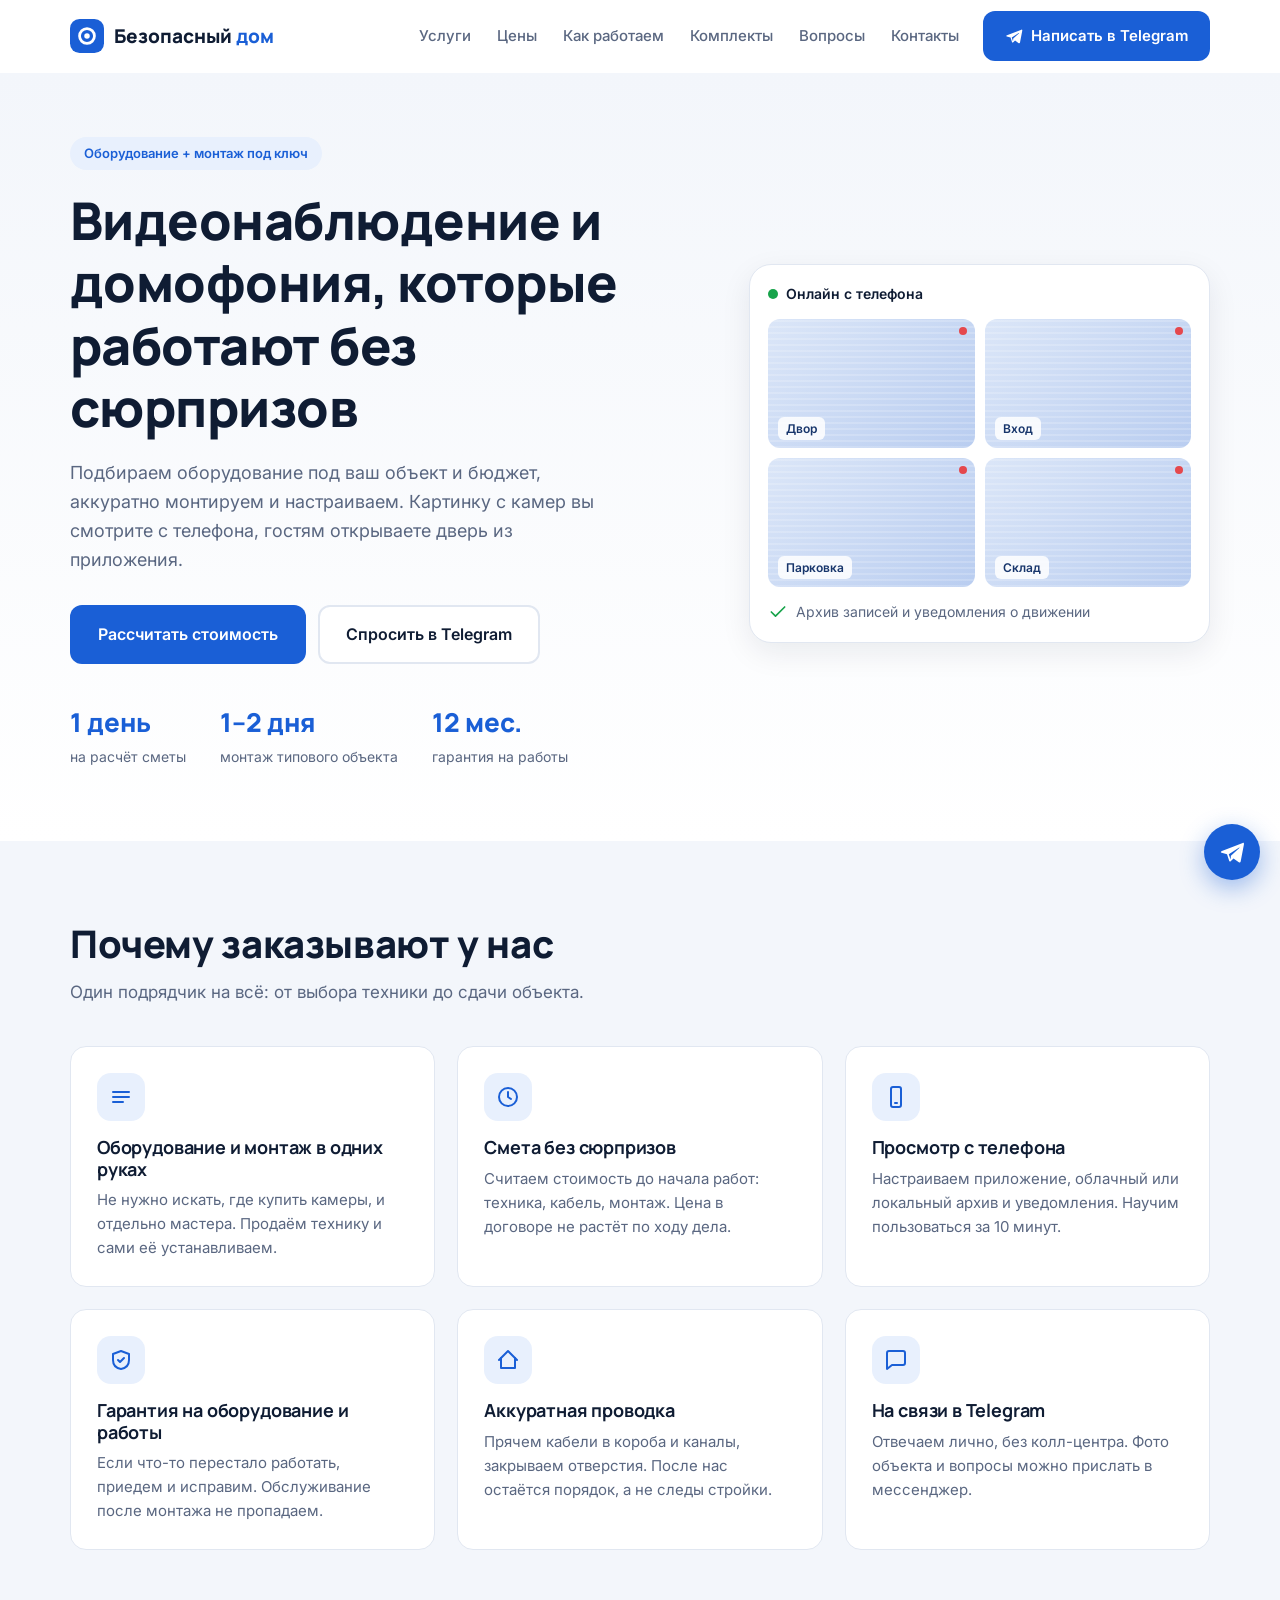
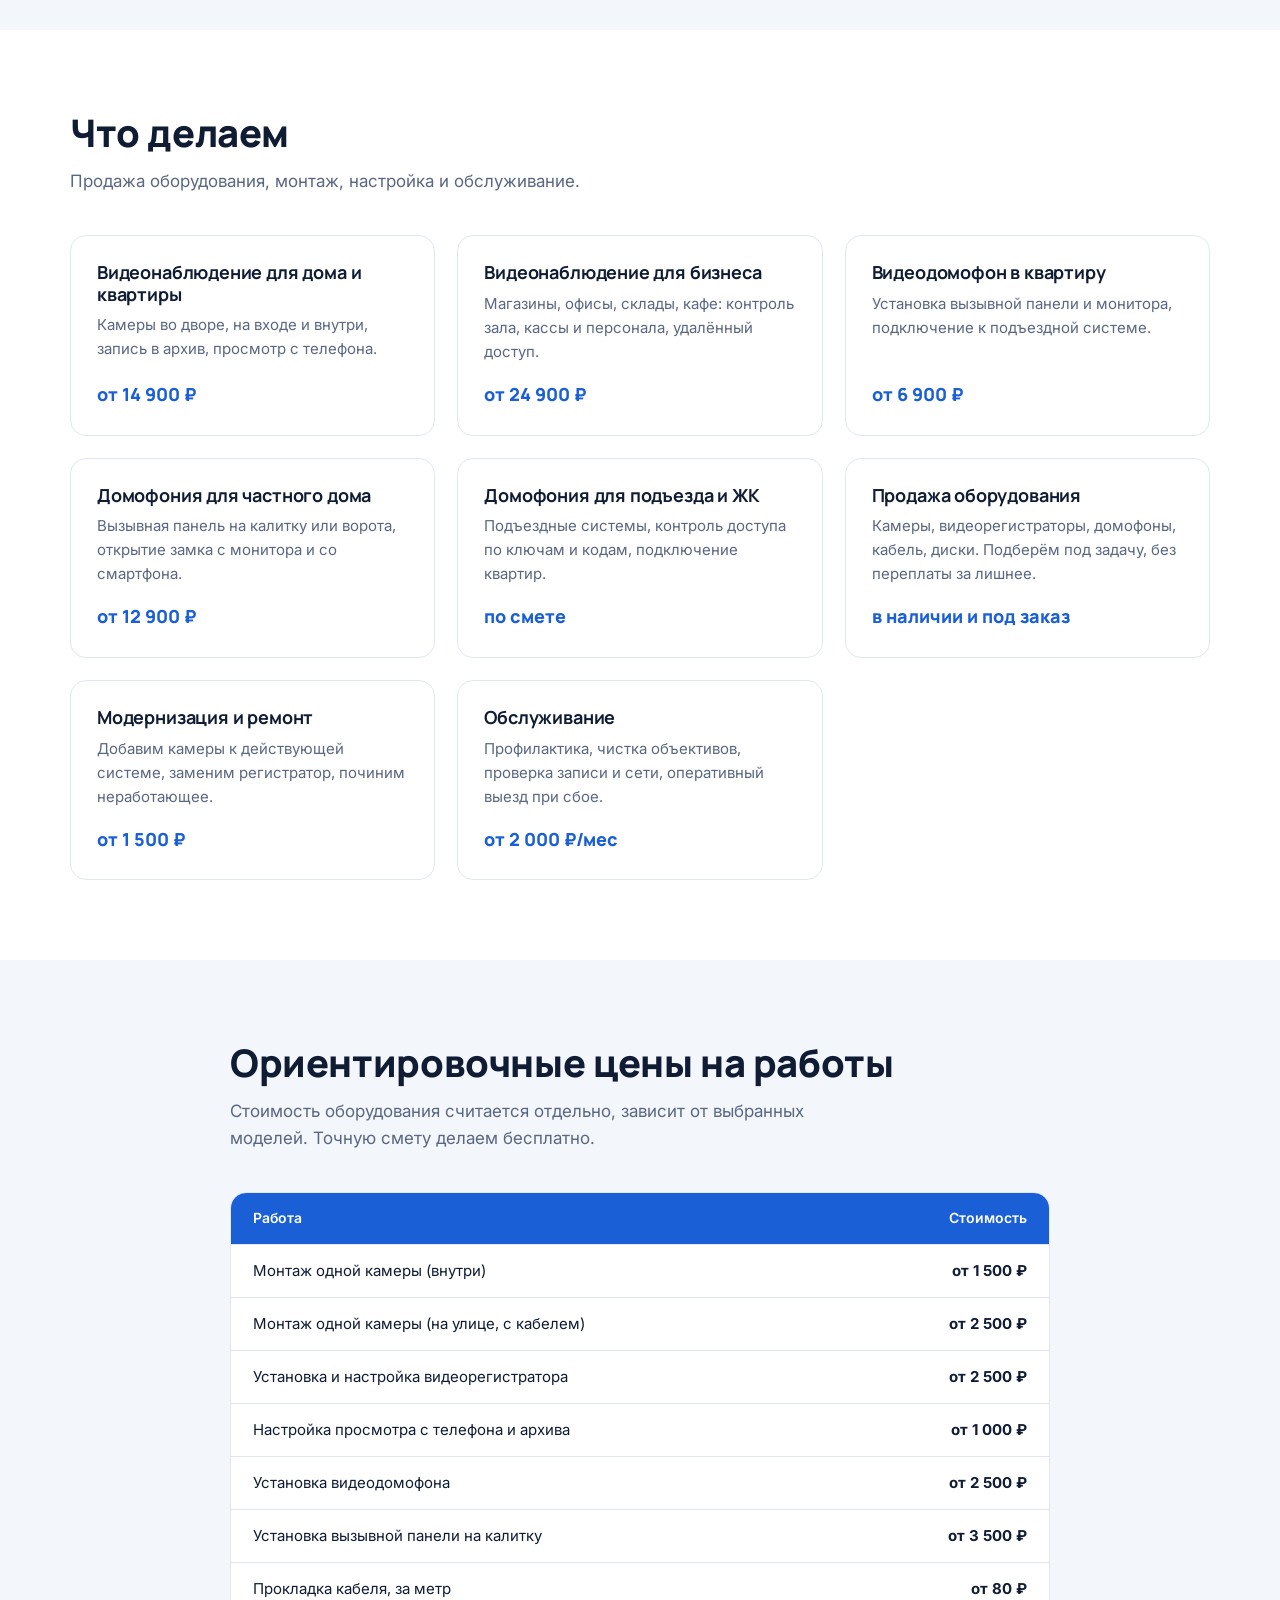
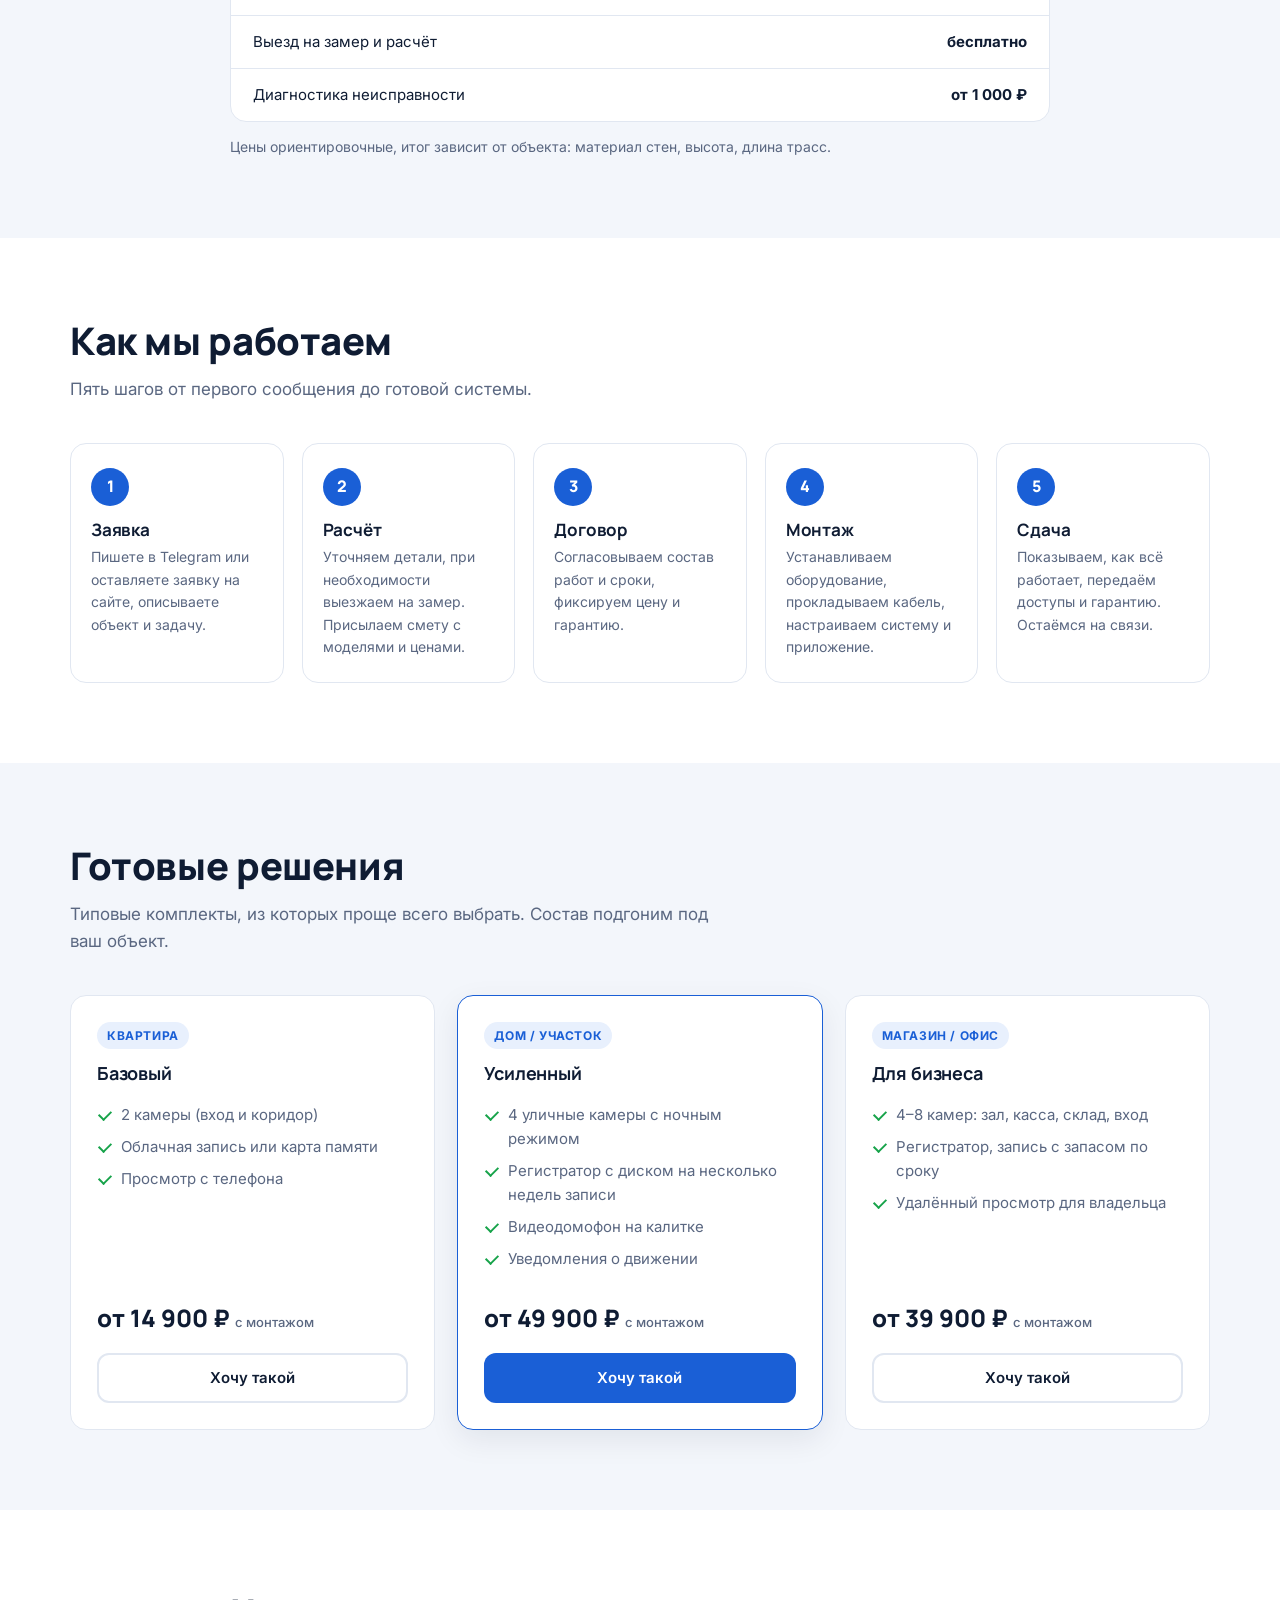
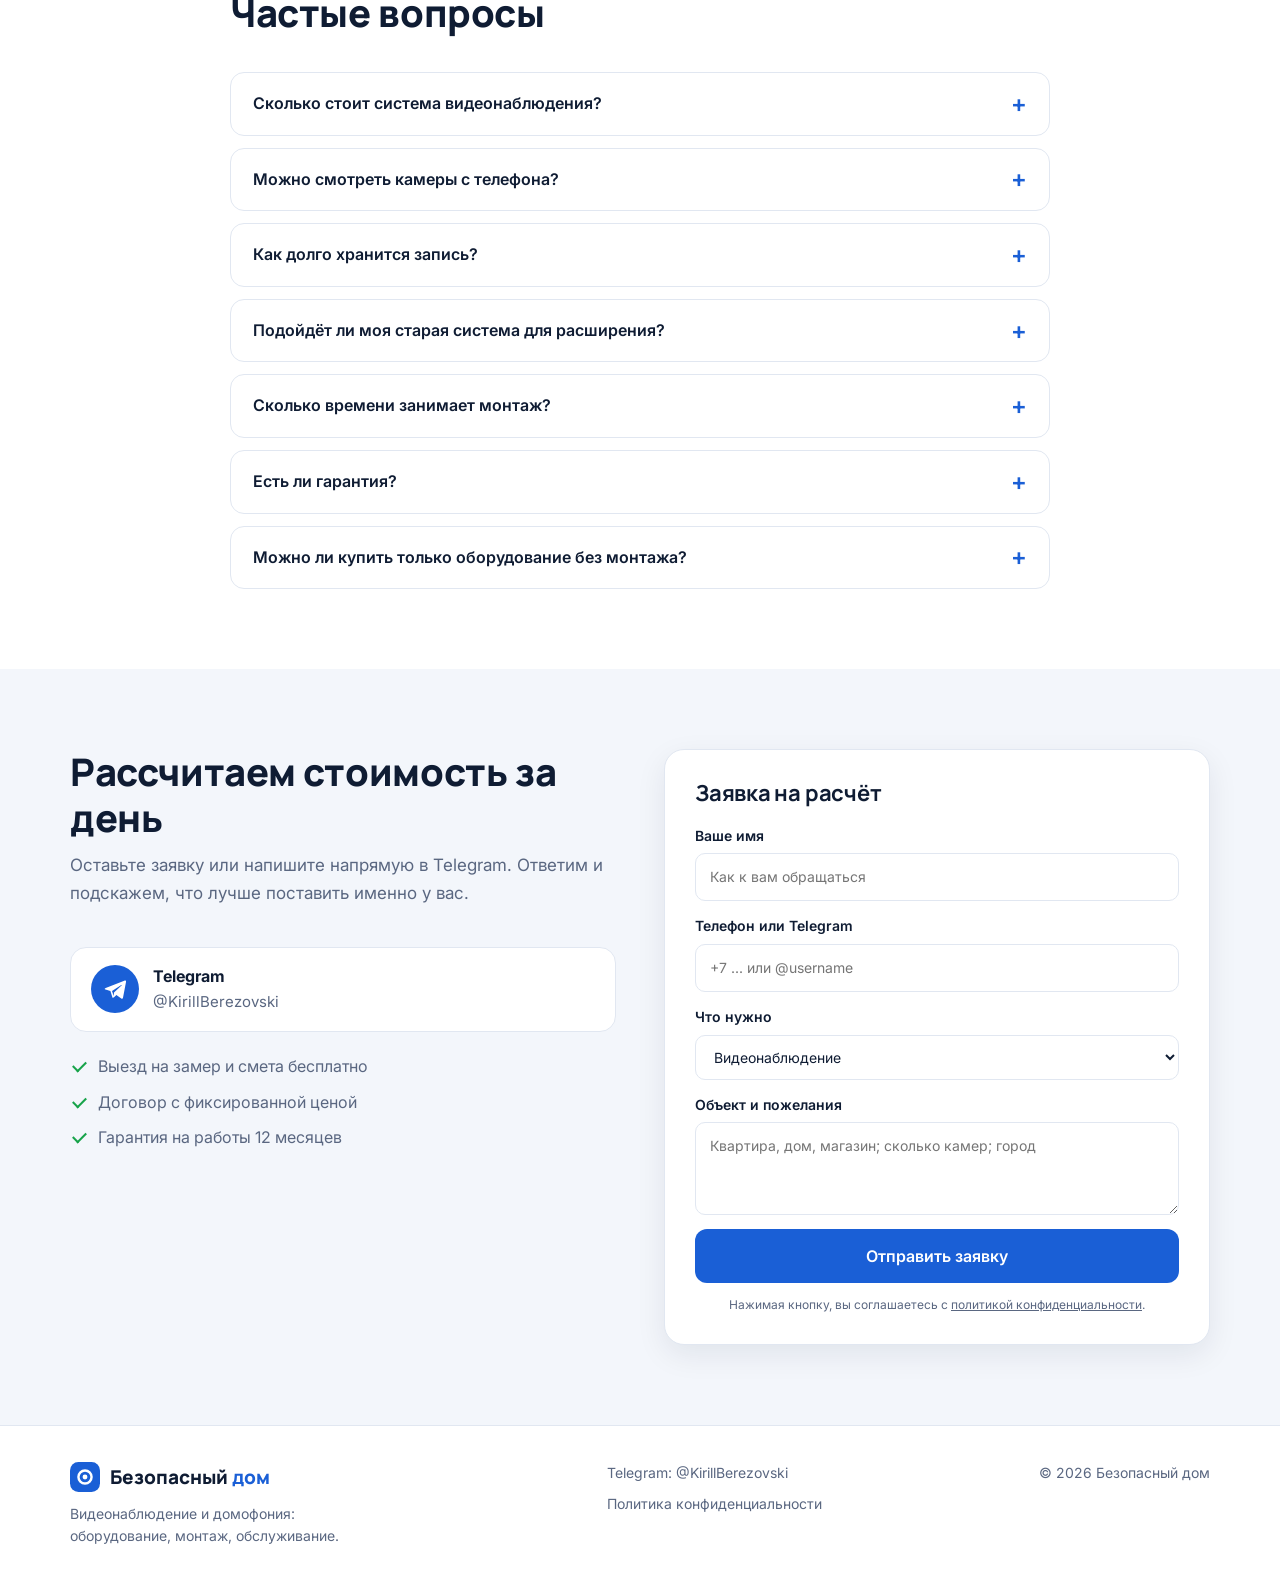
==== index.html @ fedf6124 "init: landing for video surveillance and intercom" ====
<!DOCTYPE html>
<html lang="ru">
<head>
<meta charset="UTF-8">
<meta name="viewport" content="width=device-width, initial-scale=1">
<title>Видеонаблюдение и домофония под ключ: оборудование и монтаж</title>
<meta name="description" content="Продажа оборудования и монтаж систем видеонаблюдения и домофонии для квартир, домов, офисов и магазинов. Расчёт стоимости за день, гарантия на работы.">
<meta property="og:title" content="Видеонаблюдение и домофония под ключ">
<meta property="og:description" content="Подберём оборудование, смонтируем и настроим. Просмотр с телефона, гарантия на работы.">
<meta property="og:type" content="website">
<link rel="icon" href="data:image/svg+xml,%3Csvg xmlns='http://www.w3.org/2000/svg' viewBox='0 0 32 32'%3E%3Crect width='32' height='32' rx='8' fill='%231a5fd6'/%3E%3Ccircle cx='16' cy='16' r='6' fill='none' stroke='white' stroke-width='3'/%3E%3Ccircle cx='16' cy='16' r='2' fill='white'/%3E%3C/svg%3E">
<link rel="preconnect" href="https://fonts.googleapis.com">
<link rel="preconnect" href="https://fonts.gstatic.com" crossorigin>
<link href="https://fonts.googleapis.com/css2?family=Inter:wght@400;500;600;700&family=Manrope:wght@600;700;800&display=swap" rel="stylesheet">
<link rel="stylesheet" href="styles.css">
</head>
<body>

<header class="header" id="header">
  <div class="container header__inner">
    <a href="#top" class="logo">
      <svg width="34" height="34" viewBox="0 0 32 32" aria-hidden="true"><rect width="32" height="32" rx="9" fill="#1a5fd6"/><circle cx="16" cy="16" r="7" fill="none" stroke="#fff" stroke-width="2.6"/><circle cx="16" cy="16" r="2.6" fill="#fff"/></svg>
      <span class="logo__text">Безопасный<span class="logo__suffix"> дом</span></span>
    </a>
    <nav class="nav" id="nav">
      <a href="#services">Услуги</a>
      <a href="#prices">Цены</a>
      <a href="#process">Как работаем</a>
      <a href="#kits">Комплекты</a>
      <a href="#faq">Вопросы</a>
      <a href="#contact">Контакты</a>
    </nav>
    <a href="https://t.me/KirillBerezovski" class="btn btn--primary header__cta" target="_blank" rel="noopener">
      <svg width="18" height="18" viewBox="0 0 24 24" fill="currentColor" aria-hidden="true"><path d="M21.9 3.6 2.7 11c-1.3.5-1.3 1.3-.2 1.6l4.9 1.5 1.9 5.8c.2.6.1.8.7.8.5 0 .7-.2 1-.5l2.4-2.3 4.9 3.6c.9.5 1.5.2 1.7-.8L23 5c.3-1.3-.5-1.9-1.1-1.4ZM9 14l9.3-5.9c.4-.3.8-.1.5.2L11 15.4 10.7 19 9 14Z"/></svg>
      <span>Написать в Telegram</span>
    </a>
    <button class="burger" id="burger" aria-label="Меню"><span></span><span></span><span></span></button>
  </div>
</header>

<main id="top">

<section class="hero">
  <div class="container hero__grid">
    <div class="hero__text">
      <span class="eyebrow">Оборудование + монтаж под ключ</span>
      <h1>Видеонаблюдение и домофония, которые работают без сюрпризов</h1>
      <p class="lead">Подбираем оборудование под ваш объект и бюджет, аккуратно монтируем и настраиваем. Картинку с камер вы смотрите с телефона, гостям открываете дверь из приложения.</p>
      <div class="hero__cta">
        <a href="#contact" class="btn btn--primary btn--lg">Рассчитать стоимость</a>
        <a href="https://t.me/KirillBerezovski" class="btn btn--ghost btn--lg" target="_blank" rel="noopener">Спросить в Telegram</a>
      </div>
      <ul class="hero__stats">
        <li><b>1 день</b><span>на расчёт сметы</span></li>
        <li><b>1–2 дня</b><span>монтаж типового объекта</span></li>
        <li><b>12 мес.</b><span>гарантия на работы</span></li>
      </ul>
    </div>
    <div class="hero__card">
      <div class="hero__card-head">
        <span class="dot dot--live"></span> Онлайн с телефона
      </div>
      <div class="screen">
        <div class="cam"><span>Двор</span></div>
        <div class="cam"><span>Вход</span></div>
        <div class="cam"><span>Парковка</span></div>
        <div class="cam"><span>Склад</span></div>
      </div>
      <div class="hero__card-foot">
        <svg width="20" height="20" viewBox="0 0 24 24" fill="none" stroke="currentColor" stroke-width="2" stroke-linecap="round" stroke-linejoin="round" aria-hidden="true"><path d="M20 6 9 17l-5-5"/></svg>
        Архив записей и уведомления о движении
      </div>
    </div>
  </div>
</section>

<section class="section section--alt" id="advantages">
  <div class="container">
    <h2 class="section__title">Почему заказывают у нас</h2>
    <p class="section__sub">Один подрядчик на всё: от выбора техники до сдачи объекта.</p>
    <div class="grid grid--3">
      <article class="adv">
        <div class="icon"><svg viewBox="0 0 24 24" fill="none" stroke="currentColor" stroke-width="2" stroke-linecap="round" stroke-linejoin="round"><path d="M4 7h16M4 12h16M4 17h10"/></svg></div>
        <h3>Оборудование и монтаж в одних руках</h3>
        <p>Не нужно искать, где купить камеры, и отдельно мастера. Продаём технику и сами её устанавливаем.</p>
      </article>
      <article class="adv">
        <div class="icon"><svg viewBox="0 0 24 24" fill="none" stroke="currentColor" stroke-width="2" stroke-linecap="round" stroke-linejoin="round"><circle cx="12" cy="12" r="9"/><path d="M12 7v5l3 2"/></svg></div>
        <h3>Смета без сюрпризов</h3>
        <p>Считаем стоимость до начала работ: техника, кабель, монтаж. Цена в договоре не растёт по ходу дела.</p>
      </article>
      <article class="adv">
        <div class="icon"><svg viewBox="0 0 24 24" fill="none" stroke="currentColor" stroke-width="2" stroke-linecap="round" stroke-linejoin="round"><rect x="7" y="2" width="10" height="20" rx="2"/><path d="M11 18h2"/></svg></div>
        <h3>Просмотр с телефона</h3>
        <p>Настраиваем приложение, облачный или локальный архив и уведомления. Научим пользоваться за 10 минут.</p>
      </article>
      <article class="adv">
        <div class="icon"><svg viewBox="0 0 24 24" fill="none" stroke="currentColor" stroke-width="2" stroke-linecap="round" stroke-linejoin="round"><path d="M12 3 4 6v6c0 5 3.4 8.2 8 9 4.6-.8 8-4 8-9V6l-8-3Z"/><path d="m9 12 2 2 4-4"/></svg></div>
        <h3>Гарантия на оборудование и работы</h3>
        <p>Если что-то перестало работать, приедем и исправим. Обслуживание после монтажа не пропадаем.</p>
      </article>
      <article class="adv">
        <div class="icon"><svg viewBox="0 0 24 24" fill="none" stroke="currentColor" stroke-width="2" stroke-linecap="round" stroke-linejoin="round"><path d="M3 12l9-9 9 9"/><path d="M5 10v10h14V10"/></svg></div>
        <h3>Аккуратная проводка</h3>
        <p>Прячем кабели в короба и каналы, закрываем отверстия. После нас остаётся порядок, а не следы стройки.</p>
      </article>
      <article class="adv">
        <div class="icon"><svg viewBox="0 0 24 24" fill="none" stroke="currentColor" stroke-width="2" stroke-linecap="round" stroke-linejoin="round"><path d="M21 15a2 2 0 0 1-2 2H8l-5 4V5a2 2 0 0 1 2-2h14a2 2 0 0 1 2 2Z"/></svg></div>
        <h3>На связи в Telegram</h3>
        <p>Отвечаем лично, без колл-центра. Фото объекта и вопросы можно прислать в мессенджер.</p>
      </article>
    </div>
  </div>
</section>

<section class="section" id="services">
  <div class="container">
    <h2 class="section__title">Что делаем</h2>
    <p class="section__sub">Продажа оборудования, монтаж, настройка и обслуживание.</p>
    <div class="grid grid--3">
      <article class="srv">
        <h3>Видеонаблюдение для дома и квартиры</h3>
        <p>Камеры во дворе, на входе и внутри, запись в архив, просмотр с телефона.</p>
        <div class="srv__price">от 14 900 ₽</div>
      </article>
      <article class="srv">
        <h3>Видеонаблюдение для бизнеса</h3>
        <p>Магазины, офисы, склады, кафе: контроль зала, кассы и персонала, удалённый доступ.</p>
        <div class="srv__price">от 24 900 ₽</div>
      </article>
      <article class="srv">
        <h3>Видеодомофон в квартиру</h3>
        <p>Установка вызывной панели и монитора, подключение к подъездной системе.</p>
        <div class="srv__price">от 6 900 ₽</div>
      </article>
      <article class="srv">
        <h3>Домофония для частного дома</h3>
        <p>Вызывная панель на калитку или ворота, открытие замка с монитора и со смартфона.</p>
        <div class="srv__price">от 12 900 ₽</div>
      </article>
      <article class="srv">
        <h3>Домофония для подъезда и ЖК</h3>
        <p>Подъездные системы, контроль доступа по ключам и кодам, подключение квартир.</p>
        <div class="srv__price">по смете</div>
      </article>
      <article class="srv">
        <h3>Продажа оборудования</h3>
        <p>Камеры, видеорегистраторы, домофоны, кабель, диски. Подберём под задачу, без переплаты за лишнее.</p>
        <div class="srv__price">в наличии и под заказ</div>
      </article>
      <article class="srv">
        <h3>Модернизация и ремонт</h3>
        <p>Добавим камеры к действующей системе, заменим регистратор, починим неработающее.</p>
        <div class="srv__price">от 1 500 ₽</div>
      </article>
      <article class="srv">
        <h3>Обслуживание</h3>
        <p>Профилактика, чистка объективов, проверка записи и сети, оперативный выезд при сбое.</p>
        <div class="srv__price">от 2 000 ₽/мес</div>
      </article>
    </div>
  </div>
</section>

<section class="section section--alt" id="prices">
  <div class="container container--narrow">
    <h2 class="section__title">Ориентировочные цены на работы</h2>
    <p class="section__sub">Стоимость оборудования считается отдельно, зависит от выбранных моделей. Точную смету делаем бесплатно.</p>
    <div class="table-wrap">
      <table class="price-table">
        <thead><tr><th>Работа</th><th>Стоимость</th></tr></thead>
        <tbody>
          <tr><td>Монтаж одной камеры (внутри)</td><td>от 1 500 ₽</td></tr>
          <tr><td>Монтаж одной камеры (на улице, с кабелем)</td><td>от 2 500 ₽</td></tr>
          <tr><td>Установка и настройка видеорегистратора</td><td>от 2 500 ₽</td></tr>
          <tr><td>Настройка просмотра с телефона и архива</td><td>от 1 000 ₽</td></tr>
          <tr><td>Установка видеодомофона</td><td>от 2 500 ₽</td></tr>
          <tr><td>Установка вызывной панели на калитку</td><td>от 3 500 ₽</td></tr>
          <tr><td>Прокладка кабеля, за метр</td><td>от 80 ₽</td></tr>
          <tr><td>Выезд на замер и расчёт</td><td>бесплатно</td></tr>
          <tr><td>Диагностика неисправности</td><td>от 1 000 ₽</td></tr>
        </tbody>
      </table>
    </div>
    <p class="note">Цены ориентировочные, итог зависит от объекта: материал стен, высота, длина трасс.</p>
  </div>
</section>

<section class="section" id="process">
  <div class="container">
    <h2 class="section__title">Как мы работаем</h2>
    <p class="section__sub">Пять шагов от первого сообщения до готовой системы.</p>
    <div class="steps">
      <div class="step"><span class="step__n">1</span><h3>Заявка</h3><p>Пишете в Telegram или оставляете заявку на сайте, описываете объект и задачу.</p></div>
      <div class="step"><span class="step__n">2</span><h3>Расчёт</h3><p>Уточняем детали, при необходимости выезжаем на замер. Присылаем смету с моделями и ценами.</p></div>
      <div class="step"><span class="step__n">3</span><h3>Договор</h3><p>Согласовываем состав работ и сроки, фиксируем цену и гарантию.</p></div>
      <div class="step"><span class="step__n">4</span><h3>Монтаж</h3><p>Устанавливаем оборудование, прокладываем кабель, настраиваем систему и приложение.</p></div>
      <div class="step"><span class="step__n">5</span><h3>Сдача</h3><p>Показываем, как всё работает, передаём доступы и гарантию. Остаёмся на связи.</p></div>
    </div>
  </div>
</section>

<section class="section section--alt" id="kits">
  <div class="container">
    <h2 class="section__title">Готовые решения</h2>
    <p class="section__sub">Типовые комплекты, из которых проще всего выбрать. Состав подгоним под ваш объект.</p>
    <div class="grid grid--3">
      <article class="kit">
        <span class="kit__tag">Квартира</span>
        <h3>Базовый</h3>
        <ul>
          <li>2 камеры (вход и коридор)</li>
          <li>Облачная запись или карта памяти</li>
          <li>Просмотр с телефона</li>
        </ul>
        <div class="kit__price">от 14 900 ₽ <small>с монтажом</small></div>
        <a href="#contact" class="btn btn--ghost">Хочу такой</a>
      </article>
      <article class="kit kit--hot">
        <span class="kit__tag">Дом / участок</span>
        <h3>Усиленный</h3>
        <ul>
          <li>4 уличные камеры с ночным режимом</li>
          <li>Регистратор с диском на несколько недель записи</li>
          <li>Видеодомофон на калитке</li>
          <li>Уведомления о движении</li>
        </ul>
        <div class="kit__price">от 49 900 ₽ <small>с монтажом</small></div>
        <a href="#contact" class="btn btn--primary">Хочу такой</a>
      </article>
      <article class="kit">
        <span class="kit__tag">Магазин / офис</span>
        <h3>Для бизнеса</h3>
        <ul>
          <li>4–8 камер: зал, касса, склад, вход</li>
          <li>Регистратор, запись с запасом по сроку</li>
          <li>Удалённый просмотр для владельца</li>
        </ul>
        <div class="kit__price">от 39 900 ₽ <small>с монтажом</small></div>
        <a href="#contact" class="btn btn--ghost">Хочу такой</a>
      </article>
    </div>
  </div>
</section>

<section class="section" id="faq">
  <div class="container container--narrow">
    <h2 class="section__title">Частые вопросы</h2>
    <div class="faq">
      <details class="faq__item"><summary>Сколько стоит система видеонаблюдения?</summary><p>Зависит от числа камер, качества картинки и объекта. Простая система для квартиры начинается примерно от 15 тысяч рублей с монтажом, для дома и бизнеса считаем по смете. Расчёт бесплатный.</p></details>
      <details class="faq__item"><summary>Можно смотреть камеры с телефона?</summary><p>Да. Настраиваем приложение для iPhone и Android, вы видите картинку в реальном времени и можете открыть архив из любой точки, где есть интернет.</p></details>
      <details class="faq__item"><summary>Как долго хранится запись?</summary><p>Срок зависит от объёма диска и числа камер. Подбираем так, чтобы архив хранился столько, сколько вам нужно: от недели до нескольких месяцев.</p></details>
      <details class="faq__item"><summary>Подойдёт ли моя старая система для расширения?</summary><p>Часто да. Посмотрим, что у вас стоит, и докупим только то, что совместимо. Если проще заменить, честно скажем об этом.</p></details>
      <details class="faq__item"><summary>Сколько времени занимает монтаж?</summary><p>Квартира или небольшой офис обычно занимают один день, дом с участком или магазин с несколькими зонами один-два дня. Сроки фиксируем в договоре.</p></details>
      <details class="faq__item"><summary>Есть ли гарантия?</summary><p>На монтажные работы даём гарантию 12 месяцев, на оборудование действует гарантия производителя. При сбое приедем и разберёмся.</p></details>
      <details class="faq__item"><summary>Можно ли купить только оборудование без монтажа?</summary><p>Можно. Подберём модели под вашу задачу и поможем с настройкой по телефону или в мессенджере, если захотите смонтировать сами.</p></details>
    </div>
  </div>
</section>

<section class="section section--alt" id="contact">
  <div class="container contact__grid">
    <div class="contact__info">
      <h2 class="section__title">Рассчитаем стоимость за день</h2>
      <p class="section__sub">Оставьте заявку или напишите напрямую в Telegram. Ответим и подскажем, что лучше поставить именно у вас.</p>
      <a href="https://t.me/KirillBerezovski" class="contact-card" target="_blank" rel="noopener">
        <span class="contact-card__ico"><svg width="24" height="24" viewBox="0 0 24 24" fill="currentColor" aria-hidden="true"><path d="M21.9 3.6 2.7 11c-1.3.5-1.3 1.3-.2 1.6l4.9 1.5 1.9 5.8c.2.6.1.8.7.8.5 0 .7-.2 1-.5l2.4-2.3 4.9 3.6c.9.5 1.5.2 1.7-.8L23 5c.3-1.3-.5-1.9-1.1-1.4ZM9 14l9.3-5.9c.4-.3.8-.1.5.2L11 15.4 10.7 19 9 14Z"/></svg></span>
        <span><b>Telegram</b><small>@KirillBerezovski</small></span>
      </a>
      <ul class="checks">
        <li>Выезд на замер и смета бесплатно</li>
        <li>Договор с фиксированной ценой</li>
        <li>Гарантия на работы 12 месяцев</li>
      </ul>
    </div>
    <form class="form" id="leadForm" novalidate>
      <h3>Заявка на расчёт</h3>
      <label>Ваше имя
        <input type="text" name="name" placeholder="Как к вам обращаться" required>
      </label>
      <label>Телефон или Telegram
        <input type="text" name="contact" placeholder="+7 ... или @username" required>
      </label>
      <label>Что нужно
        <select name="service">
          <option>Видеонаблюдение</option>
          <option>Видеодомофон / домофония</option>
          <option>Видеонаблюдение и домофония</option>
          <option>Только оборудование</option>
          <option>Ремонт или обслуживание</option>
        </select>
      </label>
      <label>Объект и пожелания
        <textarea name="comment" rows="3" placeholder="Квартира, дом, магазин; сколько камер; город"></textarea>
      </label>
      <input type="text" name="_gotcha" style="display:none" tabindex="-1" autocomplete="off">
      <button type="submit" class="btn btn--primary btn--lg btn--block">Отправить заявку</button>
      <p class="form__hint">Нажимая кнопку, вы соглашаетесь с <a href="privacy.html">политикой конфиденциальности</a>.</p>
    </form>
  </div>
</section>

</main>

<footer class="footer">
  <div class="container footer__inner">
    <div>
      <a href="#top" class="logo logo--footer">
        <svg width="30" height="30" viewBox="0 0 32 32" aria-hidden="true"><rect width="32" height="32" rx="9" fill="#1a5fd6"/><circle cx="16" cy="16" r="7" fill="none" stroke="#fff" stroke-width="2.6"/><circle cx="16" cy="16" r="2.6" fill="#fff"/></svg>
        <span class="logo__text">Безопасный<span class="logo__suffix"> дом</span></span>
      </a>
      <p>Видеонаблюдение и домофония: оборудование, монтаж, обслуживание.</p>
    </div>
    <div class="footer__links">
      <a href="https://t.me/KirillBerezovski" target="_blank" rel="noopener">Telegram: @KirillBerezovski</a>
      <a href="privacy.html">Политика конфиденциальности</a>
    </div>
    <div class="footer__copy">&copy; <span id="year">2026</span> Безопасный дом</div>
  </div>
</footer>

<a href="https://t.me/KirillBerezovski" class="fab" target="_blank" rel="noopener" aria-label="Написать в Telegram">
  <svg width="26" height="26" viewBox="0 0 24 24" fill="currentColor" aria-hidden="true"><path d="M21.9 3.6 2.7 11c-1.3.5-1.3 1.3-.2 1.6l4.9 1.5 1.9 5.8c.2.6.1.8.7.8.5 0 .7-.2 1-.5l2.4-2.3 4.9 3.6c.9.5 1.5.2 1.7-.8L23 5c.3-1.3-.5-1.9-1.1-1.4ZM9 14l9.3-5.9c.4-.3.8-.1.5.2L11 15.4 10.7 19 9 14Z"/></svg>
</a>

<script src="script.js"></script>
</body>
</html>
---- styles.css ----
:root{
  --bg:#ffffff;
  --bg-alt:#f3f6fb;
  --ink:#0f1c33;
  --muted:#5a6781;
  --line:#e1e7f1;
  --accent:#1a5fd6;
  --accent-dark:#1448a8;
  --accent-soft:#e8f0fd;
  --ok:#17a34a;
  --radius:16px;
  --shadow:0 10px 30px rgba(15,28,51,.08);
  --font-h:'Manrope',system-ui,sans-serif;
  --font-b:'Inter',system-ui,sans-serif;
}
*{box-sizing:border-box;margin:0;padding:0}
html{scroll-behavior:smooth}
body{font-family:var(--font-b);color:var(--ink);background:var(--bg);line-height:1.6;-webkit-font-smoothing:antialiased}
img,svg{max-width:100%}
a{color:inherit;text-decoration:none}
ul{list-style:none}
h1,h2,h3{font-family:var(--font-h);line-height:1.2;letter-spacing:-.01em}
.container{width:100%;max-width:1180px;margin:0 auto;padding:0 20px}
.container--narrow{max-width:860px}

/* buttons */
.btn{display:inline-flex;align-items:center;justify-content:center;gap:8px;padding:11px 20px;border-radius:12px;font-weight:600;font-size:15px;border:2px solid transparent;cursor:pointer;transition:.2s;font-family:var(--font-b);white-space:nowrap}
.btn--primary{background:var(--accent);color:#fff}
.btn--primary:hover{background:var(--accent-dark);transform:translateY(-1px)}
.btn--ghost{background:#fff;border-color:var(--line);color:var(--ink)}
.btn--ghost:hover{border-color:var(--accent);color:var(--accent)}
.btn--lg{padding:15px 26px;font-size:16px}
.btn--block{width:100%}
.btn:disabled{opacity:.7;cursor:default;transform:none}

/* header */
.header{position:sticky;top:0;z-index:50;background:rgba(255,255,255,.92);backdrop-filter:blur(10px);border-bottom:1px solid transparent;transition:.2s}
.header.scrolled{border-bottom-color:var(--line);box-shadow:0 4px 18px rgba(15,28,51,.05)}
.header__inner{display:flex;align-items:center;gap:24px;min-width:0;height:72px}
.logo{display:flex;align-items:center;gap:10px;flex-shrink:0;font-family:var(--font-h);font-weight:800;font-size:19px}
.logo__suffix{color:var(--accent)}
.nav{display:flex;gap:26px;margin-left:auto}
.nav a{font-size:15px;font-weight:500;color:var(--muted);white-space:nowrap;transition:.2s}
.nav a:hover{color:var(--accent)}
.header__cta{flex-shrink:0}
.burger{display:none;width:44px;height:44px;border:none;background:var(--bg-alt);border-radius:12px;cursor:pointer;flex-direction:column;align-items:center;justify-content:center;gap:5px;margin-left:auto}
.burger span{width:20px;height:2px;background:var(--ink);border-radius:2px;transition:.2s}
.burger.is-open span:nth-child(1){transform:translateY(7px) rotate(45deg)}
.burger.is-open span:nth-child(2){opacity:0}
.burger.is-open span:nth-child(3){transform:translateY(-7px) rotate(-45deg)}

/* hero */
.hero{padding:64px 0 72px;background:linear-gradient(180deg,#f3f6fb 0%,#fff 100%)}
.hero__grid{display:grid;grid-template-columns:1.15fr .85fr;gap:56px;align-items:center}
.eyebrow{display:inline-block;padding:6px 14px;background:var(--accent-soft);color:var(--accent);font-weight:600;font-size:13px;border-radius:99px;margin-bottom:20px}
.hero h1{font-size:clamp(32px,4.4vw,52px);font-weight:800;margin-bottom:20px}
.lead{font-size:18px;color:var(--muted);max-width:560px;margin-bottom:30px}
.hero__cta{display:flex;flex-wrap:wrap;gap:12px;margin-bottom:38px}
.hero__stats{display:flex;flex-wrap:wrap;gap:34px}
.hero__stats b{display:block;font-family:var(--font-h);font-size:26px;font-weight:800;color:var(--accent)}
.hero__stats span{font-size:14px;color:var(--muted)}
.hero__card{background:#fff;border:1px solid var(--line);border-radius:22px;padding:18px;box-shadow:var(--shadow)}
.hero__card-head{display:flex;align-items:center;gap:8px;font-weight:600;font-size:14px;margin-bottom:14px}
.dot{width:10px;height:10px;border-radius:50%;background:var(--ok)}
.dot--live{box-shadow:0 0 0 0 rgba(23,163,74,.5);animation:pulse 1.8s infinite}
@keyframes pulse{70%{box-shadow:0 0 0 9px rgba(23,163,74,0)}100%{box-shadow:0 0 0 0 rgba(23,163,74,0)}}
.screen{display:grid;grid-template-columns:1fr 1fr;gap:10px}
.cam{position:relative;aspect-ratio:16/10;border-radius:12px;background:linear-gradient(135deg,#dbe6f8,#b9cdf0);overflow:hidden}
.cam::before{content:"";position:absolute;inset:0;background:repeating-linear-gradient(0deg,rgba(255,255,255,.18) 0 2px,transparent 2px 6px)}
.cam::after{content:"";position:absolute;top:8px;right:8px;width:8px;height:8px;border-radius:50%;background:#e5484d}
.cam span{position:absolute;left:10px;bottom:8px;font-size:12px;font-weight:600;color:#17356b;background:rgba(255,255,255,.85);padding:2px 8px;border-radius:6px}
.hero__card-foot{display:flex;align-items:center;gap:8px;margin-top:14px;font-size:14px;color:var(--muted)}
.hero__card-foot svg{color:var(--ok);flex-shrink:0}

/* sections */
.section{padding:80px 0}
.section--alt{background:var(--bg-alt)}
.section__title{font-size:clamp(26px,3.2vw,38px);font-weight:800;margin-bottom:12px}
.section__sub{color:var(--muted);font-size:17px;max-width:640px;margin-bottom:40px}
.grid{display:grid;gap:22px}
.grid--3{grid-template-columns:repeat(3,1fr)}

.adv,.srv,.kit{background:#fff;border:1px solid var(--line);border-radius:var(--radius);padding:26px;transition:.25s}
.adv:hover,.srv:hover,.kit:hover{box-shadow:var(--shadow);transform:translateY(-3px);border-color:#c9d8f3}
.icon{width:48px;height:48px;border-radius:14px;background:var(--accent-soft);color:var(--accent);display:flex;align-items:center;justify-content:center;margin-bottom:16px}
.icon svg{width:24px;height:24px}
.adv h3,.srv h3,.kit h3{font-size:18px;margin-bottom:8px}
.adv p,.srv p{color:var(--muted);font-size:15px}
.srv{display:flex;flex-direction:column}
.srv p{flex:1}
.srv__price{margin-top:16px;font-family:var(--font-h);font-weight:800;color:var(--accent);font-size:18px}

/* prices */
.table-wrap{background:#fff;border:1px solid var(--line);border-radius:var(--radius);overflow:hidden}
.price-table{width:100%;border-collapse:collapse}
.price-table th{background:var(--accent);color:#fff;text-align:left;padding:14px 22px;font-size:14px;font-weight:600}
.price-table td{padding:14px 22px;border-top:1px solid var(--line);font-size:15px}
.price-table td:last-child{font-weight:700;white-space:nowrap;text-align:right}
.price-table th:last-child{text-align:right}
.price-table tbody tr:hover{background:var(--bg-alt)}
.note{margin-top:14px;font-size:14px;color:var(--muted)}

/* steps */
.steps{display:grid;grid-template-columns:repeat(5,1fr);gap:18px}
.step{background:#fff;border:1px solid var(--line);border-radius:var(--radius);padding:24px 20px}
.step__n{display:flex;align-items:center;justify-content:center;width:38px;height:38px;border-radius:50%;background:var(--accent);color:#fff;font-family:var(--font-h);font-weight:800;margin-bottom:14px}
.step h3{font-size:17px;margin-bottom:6px}
.step p{font-size:14px;color:var(--muted)}

/* kits */
.kit{position:relative;display:flex;flex-direction:column}
.kit--hot{border-color:var(--accent);box-shadow:var(--shadow)}
.kit__tag{align-self:flex-start;font-size:12px;font-weight:700;text-transform:uppercase;letter-spacing:.05em;color:var(--accent);background:var(--accent-soft);padding:4px 10px;border-radius:99px;margin-bottom:14px}
.kit ul{flex:1;margin:10px 0 20px}
.kit li{position:relative;padding-left:24px;margin-bottom:8px;font-size:15px;color:var(--muted)}
.kit li::before{content:"";position:absolute;left:2px;top:7px;width:10px;height:6px;border-left:2px solid var(--ok);border-bottom:2px solid var(--ok);transform:rotate(-45deg)}
.kit__price{font-family:var(--font-h);font-size:24px;font-weight:800;margin-bottom:16px}
.kit__price small{font-family:var(--font-b);font-size:13px;font-weight:500;color:var(--muted)}

/* faq */
.faq{display:grid;gap:12px;margin-top:36px}
.faq__item{background:#fff;border:1px solid var(--line);border-radius:14px;padding:0 22px}
.faq__item summary{cursor:pointer;list-style:none;padding:18px 28px 18px 0;font-weight:600;position:relative}
.faq__item summary::-webkit-details-marker{display:none}
.faq__item summary::after{content:"+";position:absolute;right:0;top:50%;transform:translateY(-50%);font-size:24px;color:var(--accent);transition:.2s}
.faq__item[open] summary::after{transform:translateY(-50%) rotate(45deg)}
.faq__item p{padding-bottom:18px;color:var(--muted);font-size:15px}

/* contact */
.contact__grid{display:grid;grid-template-columns:1fr 1fr;gap:48px;align-items:start}
.contact-card{display:flex;align-items:center;gap:14px;background:#fff;border:1px solid var(--line);border-radius:var(--radius);padding:16px 20px;margin-bottom:22px;transition:.2s}
.contact-card:hover{border-color:var(--accent);box-shadow:var(--shadow)}
.contact-card__ico{width:48px;height:48px;border-radius:50%;background:var(--accent);color:#fff;display:flex;align-items:center;justify-content:center;flex-shrink:0}
.contact-card b{display:block;font-size:16px}
.contact-card small{color:var(--muted);font-size:15px}
.checks li{position:relative;padding-left:28px;margin-bottom:10px;color:var(--muted)}
.checks li::before{content:"";position:absolute;left:3px;top:7px;width:11px;height:6px;border-left:2px solid var(--ok);border-bottom:2px solid var(--ok);transform:rotate(-45deg)}
.form{background:#fff;border:1px solid var(--line);border-radius:20px;padding:30px;box-shadow:var(--shadow)}
.form h3{font-size:22px;margin-bottom:18px}
.form label{display:block;font-size:14px;font-weight:600;margin-bottom:14px}
.form input,.form select,.form textarea{display:block;width:100%;margin-top:6px;padding:12px 14px;border:1px solid var(--line);border-radius:10px;font:inherit;font-weight:400;color:var(--ink);background:#fff;transition:.2s}
.form input:focus,.form select:focus,.form textarea:focus{outline:none;border-color:var(--accent);box-shadow:0 0 0 3px var(--accent-soft)}
.form textarea{resize:vertical}
.form__hint{margin-top:12px;font-size:12px;color:var(--muted);text-align:center}
.form__hint a{text-decoration:underline}

/* footer */
.footer{border-top:1px solid var(--line);padding:36px 0;background:#fff}
.footer__inner{display:flex;flex-wrap:wrap;justify-content:space-between;gap:24px;align-items:flex-start}
.footer p{margin-top:10px;color:var(--muted);font-size:14px;max-width:320px}
.footer__links{display:flex;flex-direction:column;gap:8px;font-size:14px;color:var(--muted)}
.footer__links a:hover{color:var(--accent)}
.footer__copy{font-size:14px;color:var(--muted)}

.fab{position:fixed;right:20px;bottom:20px;z-index:40;width:56px;height:56px;border-radius:50%;background:var(--accent);color:#fff;display:flex;align-items:center;justify-content:center;box-shadow:0 8px 24px rgba(26,95,214,.4);transition:.2s}
.fab:hover{transform:scale(1.07)}

/* reveal */
.reveal{opacity:0;transform:translateY(18px);transition:opacity .6s ease,transform .6s ease}
.reveal.is-visible{opacity:1;transform:none}

/* privacy page */
.doc{max-width:760px;margin:0 auto;padding:60px 20px}
.doc h1{font-size:32px;margin-bottom:20px}
.doc h2{font-size:20px;margin:28px 0 8px}
.doc p,.doc li{color:var(--muted);margin-bottom:8px}
.doc ul{list-style:disc;padding-left:22px}

/* breakpoints */
@media (max-width:1180px){
  .nav{gap:18px}
  .nav a{font-size:14px}
}
@media (max-width:1100px){
  .nav{display:none;position:absolute;top:72px;left:0;right:0;flex-direction:column;gap:0;background:#fff;border-bottom:1px solid var(--line);padding:8px 20px 16px;box-shadow:0 12px 24px rgba(15,28,51,.08)}
  .nav.is-open{display:flex}
  .nav a{padding:13px 0;border-bottom:1px solid var(--line);font-size:16px}
  .burger{display:flex}
  .header__cta{margin-left:auto}
  .burger{margin-left:0}
}
@media (max-width:900px){
  .hero__grid,.contact__grid{grid-template-columns:1fr}
  .grid--3{grid-template-columns:1fr 1fr}
  .steps{grid-template-columns:1fr 1fr}
  .section{padding:60px 0}
  .hero{padding:44px 0 56px}
}
@media (max-width:560px){
  .header__cta span{display:none}
  .header__cta{padding:11px 13px}
  .grid--3,.steps{grid-template-columns:1fr}
  .hero__cta .btn{width:100%}
  .hero__stats{gap:22px}
  .form{padding:22px}
  .price-table th,.price-table td{padding:12px 14px}
  .price-table td:last-child{white-space:normal}
}
@media (max-width:380px){
  .logo__suffix{display:none}
}
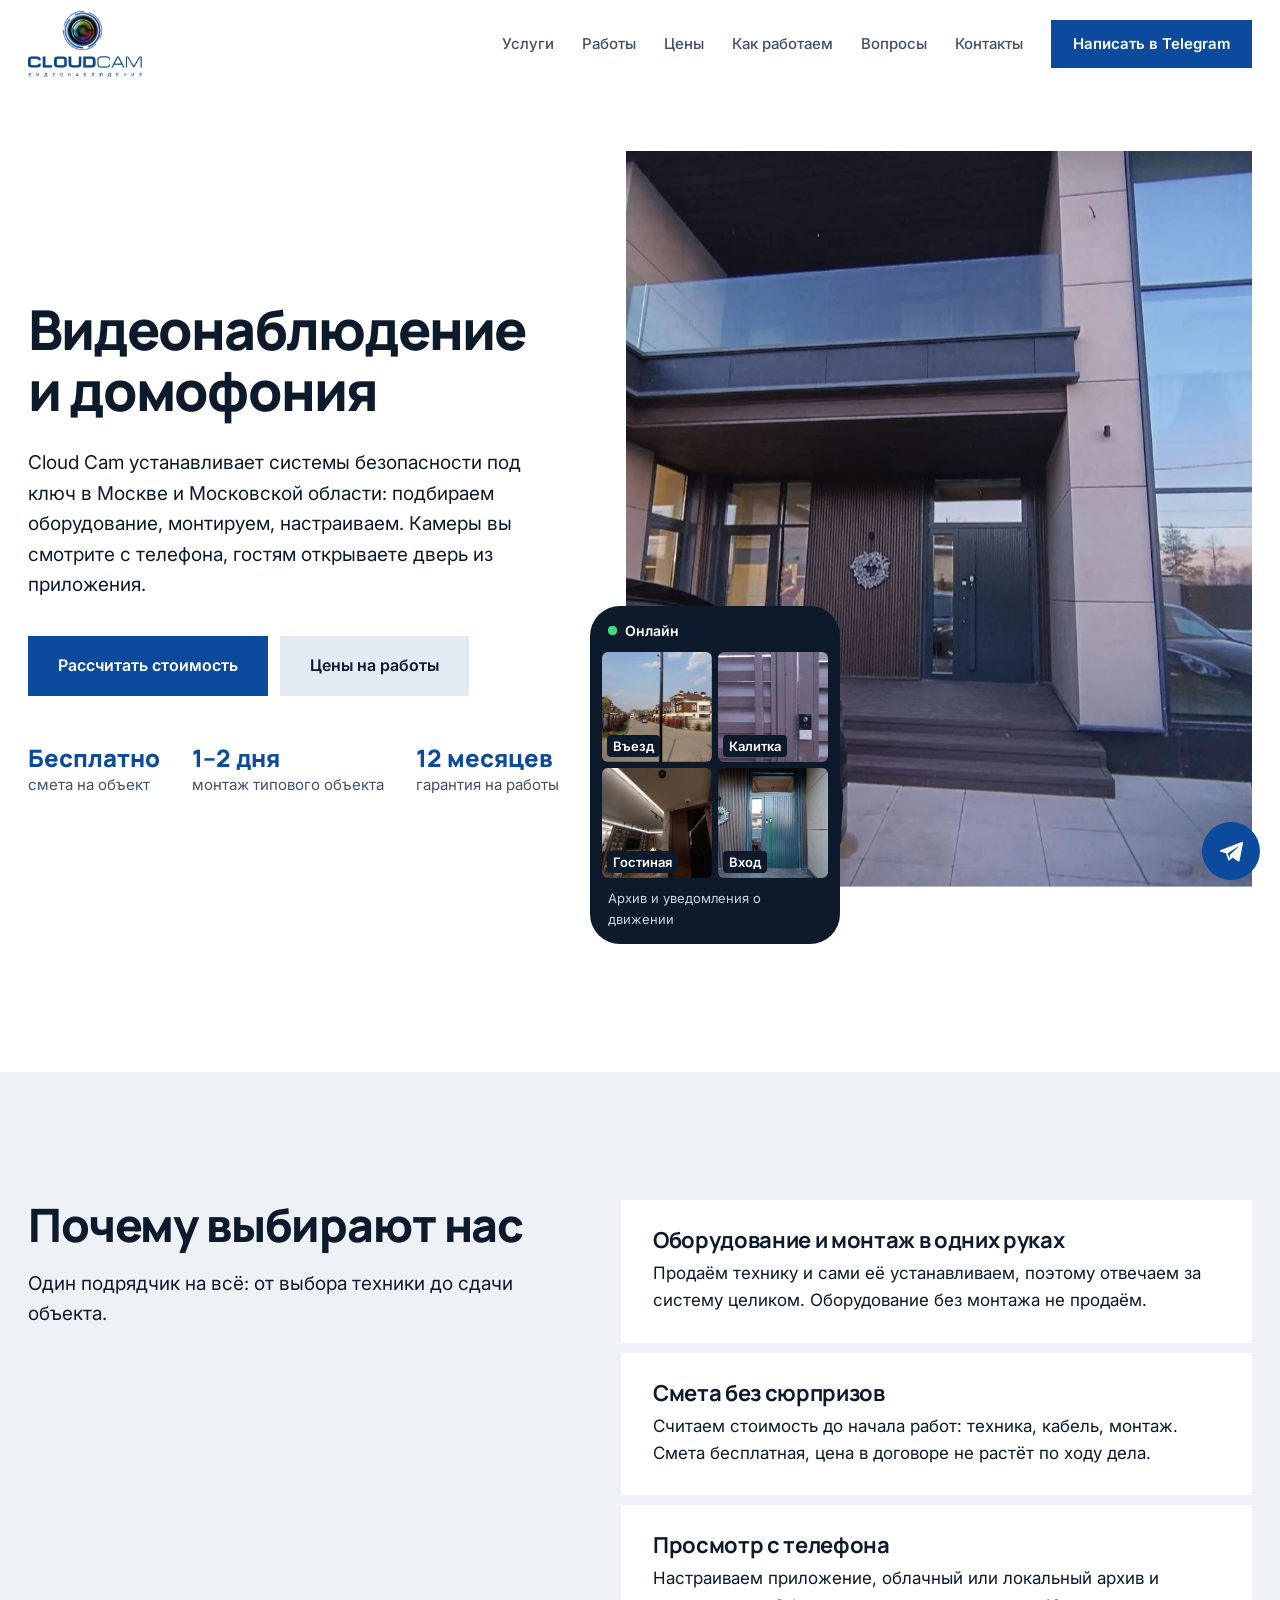
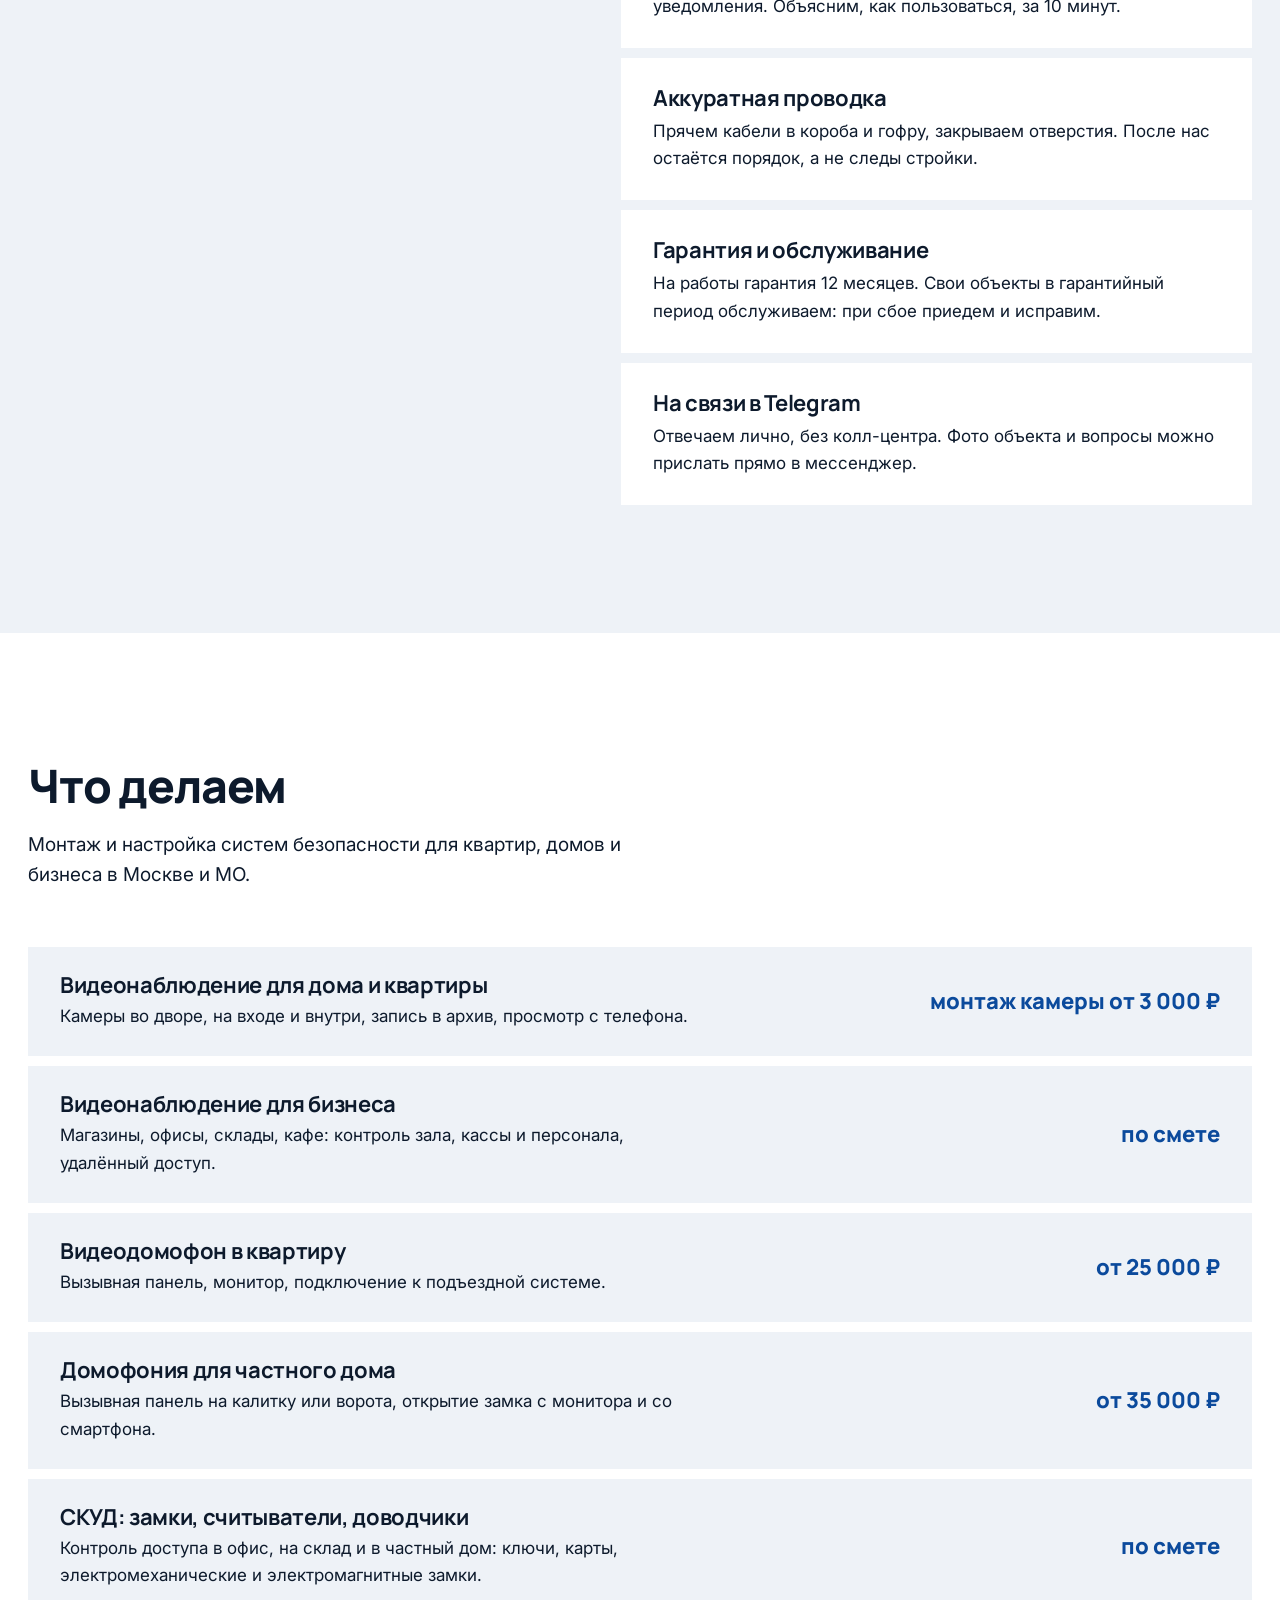
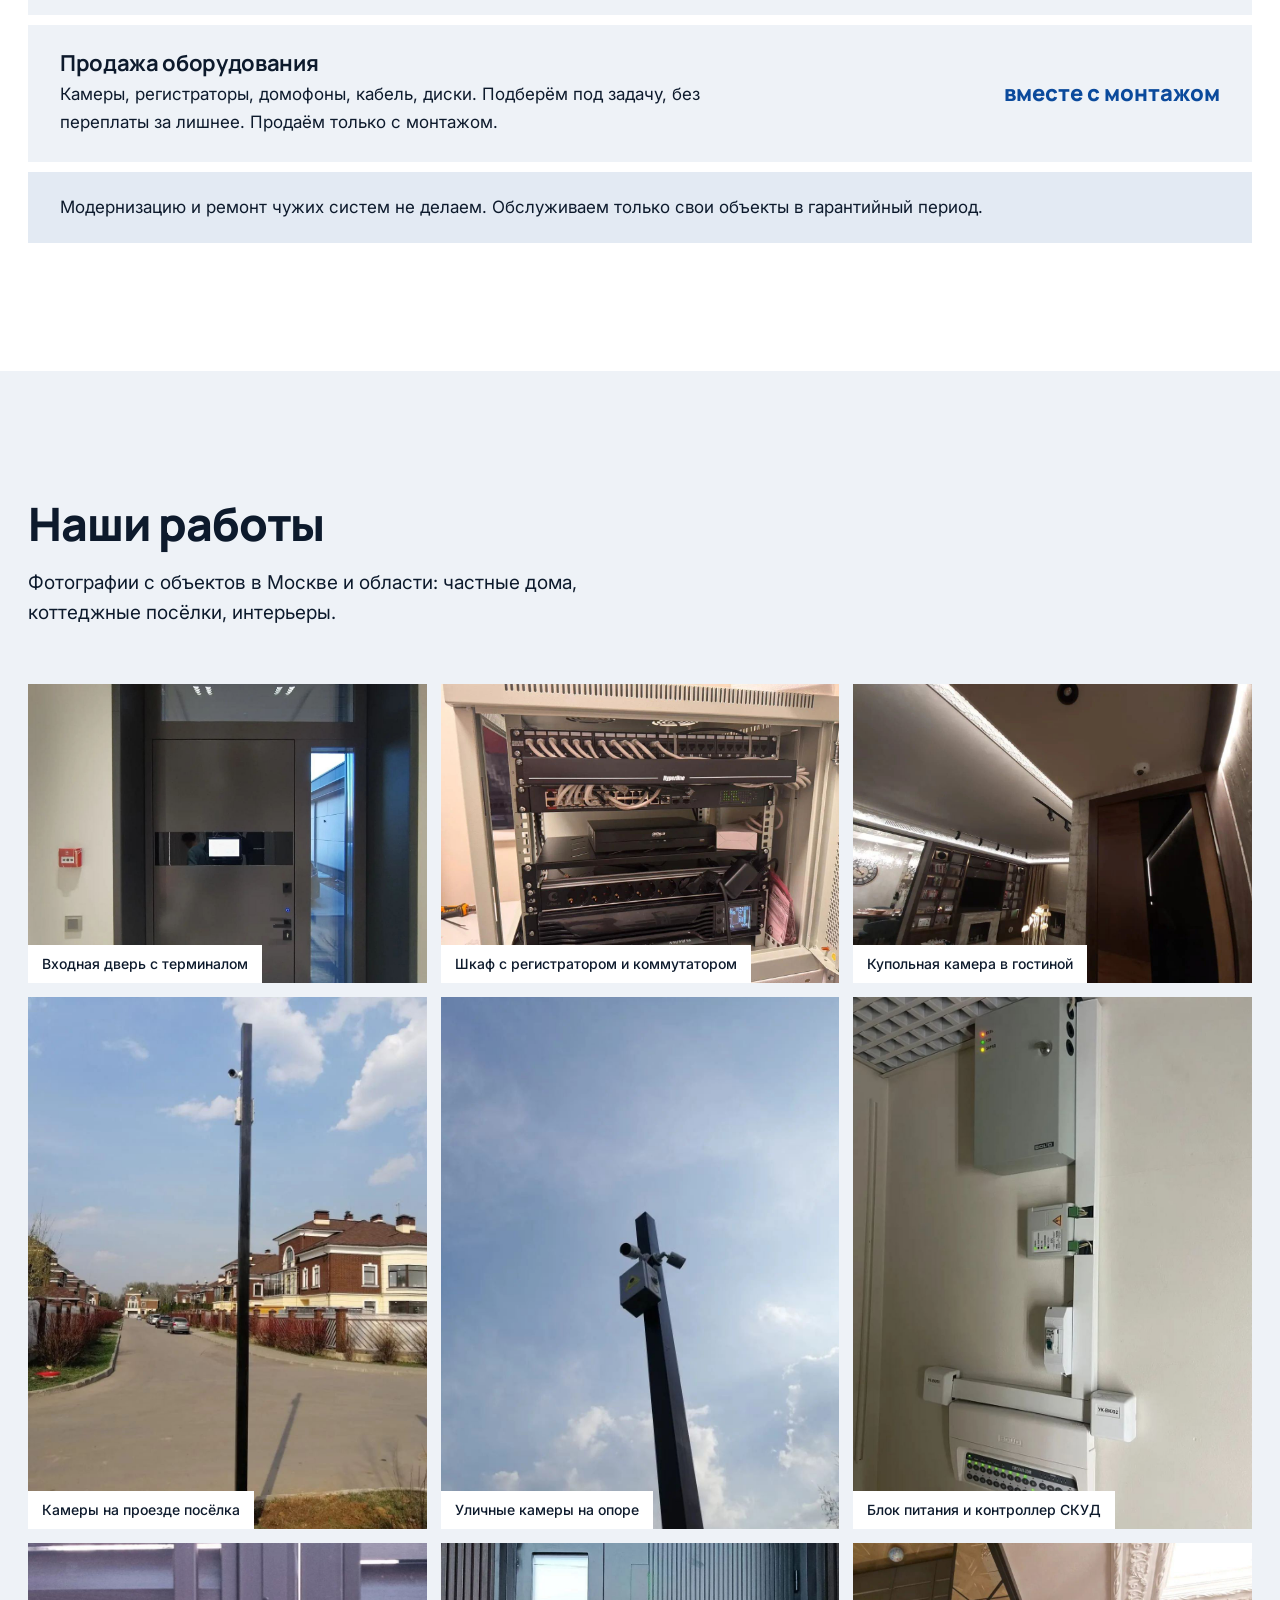
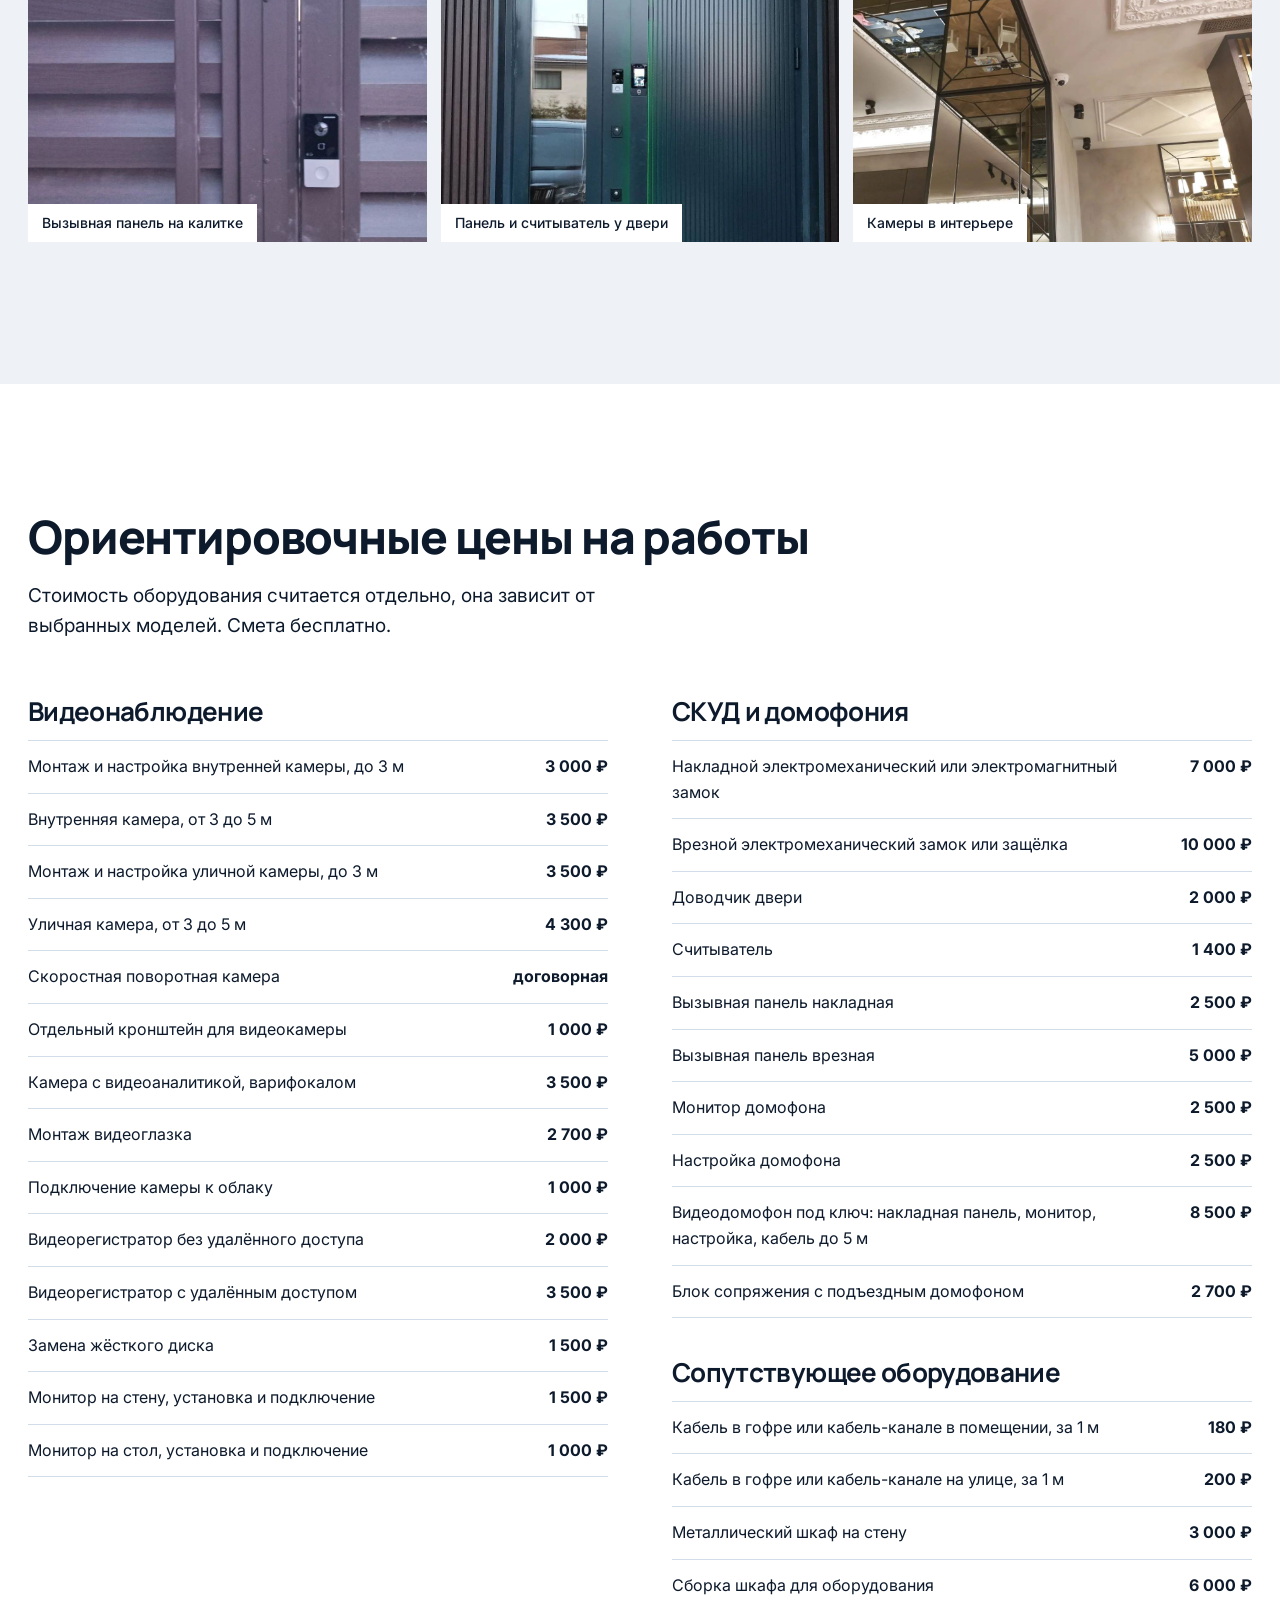
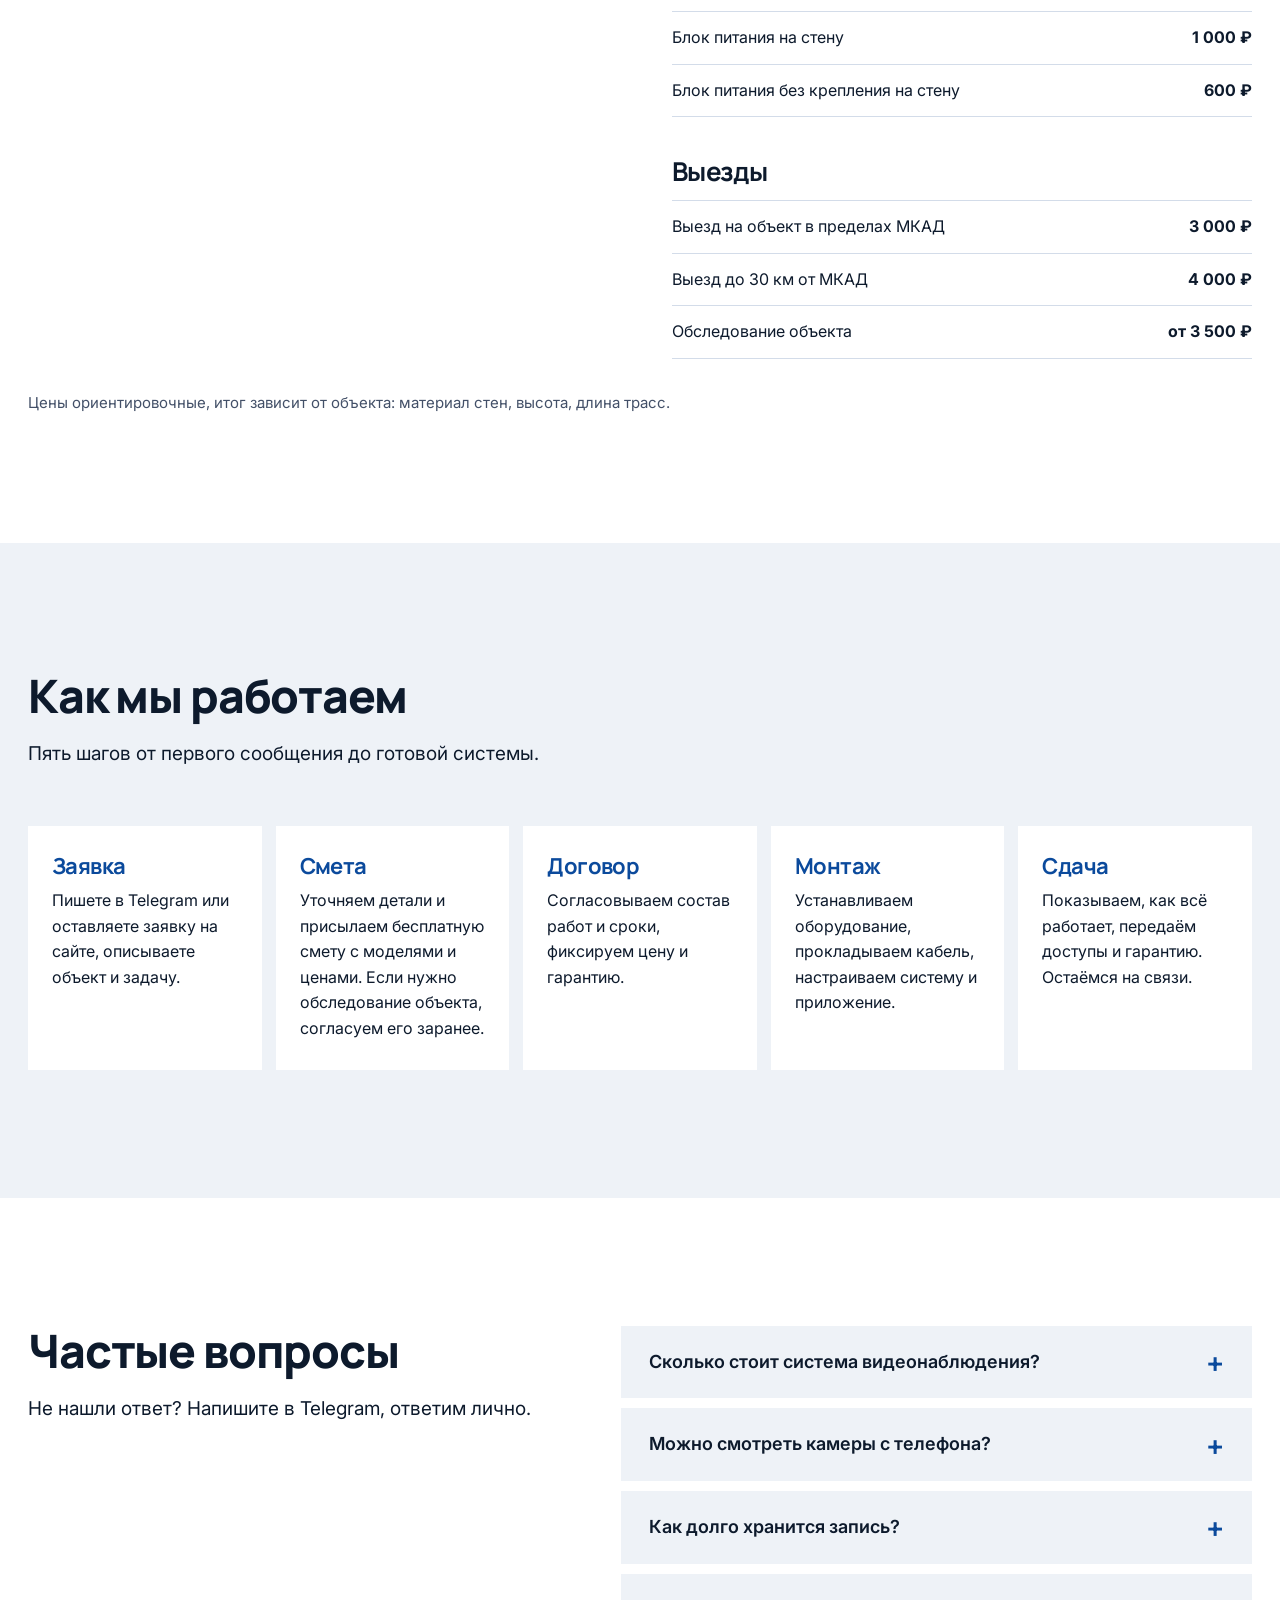
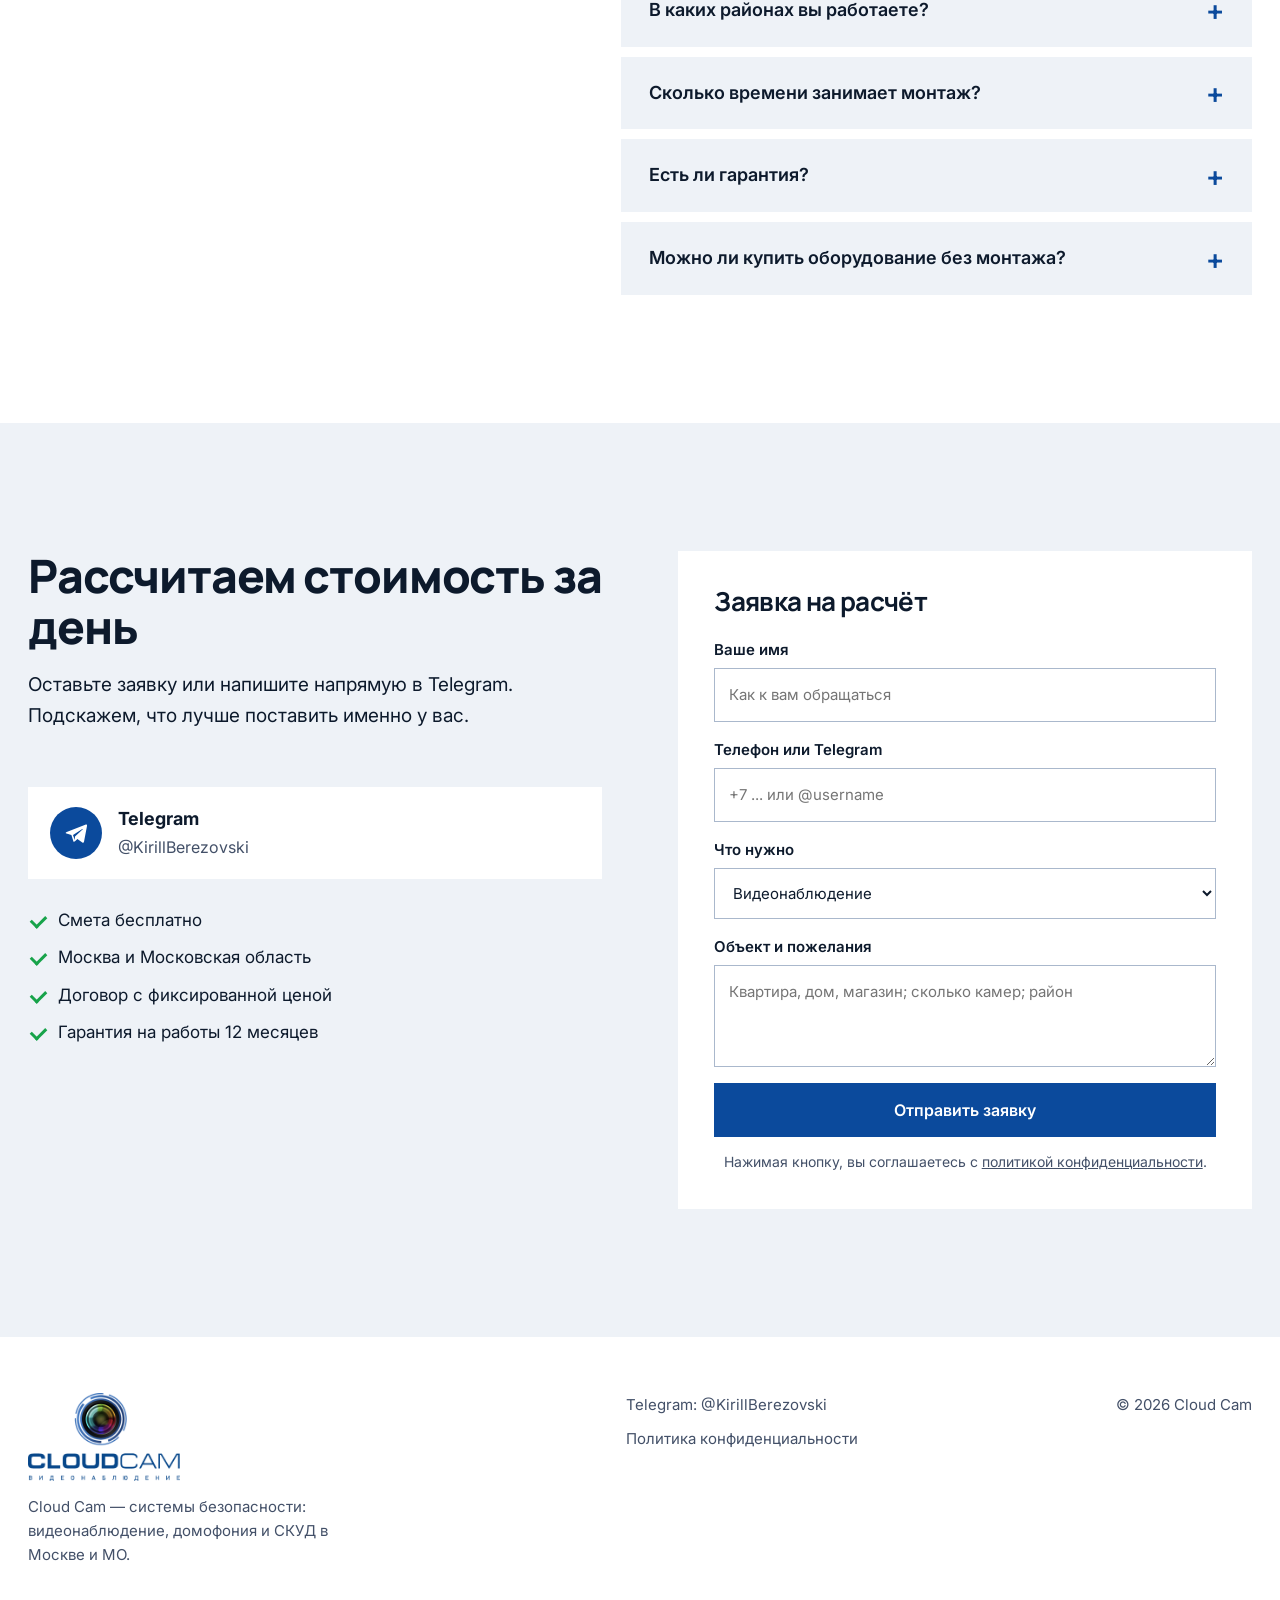
==== commit 2a5e7608: "Cloud Cam: логотип, фото работ, актуальные цены, правки по обратной связи клиента Co-Authored-By: Cl" ====
--- a/index.html
+++ b/index.html
@@ -3,38 +3,35 @@
 <head>
 <meta charset="UTF-8">
 <meta name="viewport" content="width=device-width, initial-scale=1">
-<title>Видеонаблюдение и домофония под ключ: оборудование и монтаж</title>
-<meta name="description" content="Продажа оборудования и монтаж систем видеонаблюдения и домофонии для квартир, домов, офисов и магазинов. Расчёт стоимости за день, гарантия на работы.">
-<meta property="og:title" content="Видеонаблюдение и домофония под ключ">
-<meta property="og:description" content="Подберём оборудование, смонтируем и настроим. Просмотр с телефона, гарантия на работы.">
+<title>Cloud Cam — видеонаблюдение и домофония в Москве и МО</title>
+<meta name="description" content="Cloud Cam, системы безопасности: монтаж видеонаблюдения, видеодомофонов и СКУД в Москве и Московской области. Смета бесплатно, гарантия 12 месяцев.">
+<meta property="og:title" content="Cloud Cam — системы безопасности">
+<meta property="og:description" content="Видеонаблюдение, видеодомофоны и СКУД под ключ в Москве и МО. Просмотр с телефона, смета бесплатно.">
 <meta property="og:type" content="website">
-<link rel="icon" href="data:image/svg+xml,%3Csvg xmlns='http://www.w3.org/2000/svg' viewBox='0 0 32 32'%3E%3Crect width='32' height='32' rx='8' fill='%231a5fd6'/%3E%3Ccircle cx='16' cy='16' r='6' fill='none' stroke='white' stroke-width='3'/%3E%3Ccircle cx='16' cy='16' r='2' fill='white'/%3E%3C/svg%3E">
+<meta property="og:image" content="img/house.jpg">
+<link rel="icon" type="image/png" href="img/favicon.png">
 <link rel="preconnect" href="https://fonts.googleapis.com">
 <link rel="preconnect" href="https://fonts.gstatic.com" crossorigin>
-<link href="https://fonts.googleapis.com/css2?family=Inter:wght@400;500;600;700&family=Manrope:wght@600;700;800&display=swap" rel="stylesheet">
+<link href="https://fonts.googleapis.com/css2?family=Inter:wght@400;500;600&family=Manrope:wght@600;700;800&display=swap" rel="stylesheet">
 <link rel="stylesheet" href="styles.css">
 </head>
 <body>
 
 <header class="header" id="header">
   <div class="container header__inner">
-    <a href="#top" class="logo">
-      <svg width="34" height="34" viewBox="0 0 32 32" aria-hidden="true"><rect width="32" height="32" rx="9" fill="#1a5fd6"/><circle cx="16" cy="16" r="7" fill="none" stroke="#fff" stroke-width="2.6"/><circle cx="16" cy="16" r="2.6" fill="#fff"/></svg>
-      <span class="logo__text">Безопасный<span class="logo__suffix"> дом</span></span>
+    <a href="#top" class="logo" aria-label="Cloud Cam — на главную">
+      <img src="img/logo.png" alt="Cloud Cam, видеонаблюдение" width="94" height="54">
     </a>
     <nav class="nav" id="nav">
       <a href="#services">Услуги</a>
+      <a href="#works">Работы</a>
       <a href="#prices">Цены</a>
       <a href="#process">Как работаем</a>
-      <a href="#kits">Комплекты</a>
       <a href="#faq">Вопросы</a>
       <a href="#contact">Контакты</a>
     </nav>
-    <a href="https://t.me/KirillBerezovski" class="btn btn--primary header__cta" target="_blank" rel="noopener">
-      <svg width="18" height="18" viewBox="0 0 24 24" fill="currentColor" aria-hidden="true"><path d="M21.9 3.6 2.7 11c-1.3.5-1.3 1.3-.2 1.6l4.9 1.5 1.9 5.8c.2.6.1.8.7.8.5 0 .7-.2 1-.5l2.4-2.3 4.9 3.6c.9.5 1.5.2 1.7-.8L23 5c.3-1.3-.5-1.9-1.1-1.4ZM9 14l9.3-5.9c.4-.3.8-.1.5.2L11 15.4 10.7 19 9 14Z"/></svg>
-      <span>Написать в Telegram</span>
-    </a>
-    <button class="burger" id="burger" aria-label="Меню"><span></span><span></span><span></span></button>
+    <a href="https://t.me/KirillBerezovski" class="btn btn--primary header__cta" target="_blank" rel="noopener">Написать в Telegram</a>
+    <button class="burger" id="burger" aria-label="Меню" aria-expanded="false"><span></span><span></span><span></span></button>
   </div>
 </header>
 
@@ -43,217 +40,186 @@
 <section class="hero">
   <div class="container hero__grid">
     <div class="hero__text">
-      <span class="eyebrow">Оборудование + монтаж под ключ</span>
-      <h1>Видеонаблюдение и домофония, которые работают без сюрпризов</h1>
-      <p class="lead">Подбираем оборудование под ваш объект и бюджет, аккуратно монтируем и настраиваем. Картинку с камер вы смотрите с телефона, гостям открываете дверь из приложения.</p>
+      <h1>Видеонаблюдение и домофония</h1>
+      <p class="lead">Cloud Cam устанавливает системы безопасности под ключ в Москве и Московской области: подбираем оборудование, монтируем, настраиваем. Камеры вы смотрите с телефона, гостям открываете дверь из приложения.</p>
       <div class="hero__cta">
         <a href="#contact" class="btn btn--primary btn--lg">Рассчитать стоимость</a>
-        <a href="https://t.me/KirillBerezovski" class="btn btn--ghost btn--lg" target="_blank" rel="noopener">Спросить в Telegram</a>
-      </div>
-      <ul class="hero__stats">
-        <li><b>1 день</b><span>на расчёт сметы</span></li>
-        <li><b>1–2 дня</b><span>монтаж типового объекта</span></li>
-        <li><b>12 мес.</b><span>гарантия на работы</span></li>
-      </ul>
-    </div>
-    <div class="hero__card">
-      <div class="hero__card-head">
-        <span class="dot dot--live"></span> Онлайн с телефона
-      </div>
-      <div class="screen">
-        <div class="cam"><span>Двор</span></div>
-        <div class="cam"><span>Вход</span></div>
-        <div class="cam"><span>Парковка</span></div>
-        <div class="cam"><span>Склад</span></div>
-      </div>
-      <div class="hero__card-foot">
-        <svg width="20" height="20" viewBox="0 0 24 24" fill="none" stroke="currentColor" stroke-width="2" stroke-linecap="round" stroke-linejoin="round" aria-hidden="true"><path d="M20 6 9 17l-5-5"/></svg>
-        Архив записей и уведомления о движении
+        <a href="#prices" class="btn btn--soft btn--lg">Цены на работы</a>
+      </div>
+      <dl class="hero__stats">
+        <div><dt>Бесплатно</dt><dd>смета на объект</dd></div>
+        <div><dt>1–2 дня</dt><dd>монтаж типового объекта</dd></div>
+        <div><dt>12 месяцев</dt><dd>гарантия на работы</dd></div>
+      </dl>
+    </div>
+    <div class="hero__visual">
+      <img class="hero__photo" src="img/house.jpg" alt="Загородный дом с камерами видеонаблюдения на входной группе" width="1400" height="1050" fetchpriority="high">
+      <div class="phone" aria-label="Пример экрана приложения с камерами">
+        <div class="phone__bar"><span class="live"></span>Онлайн</div>
+        <div class="phone__grid">
+          <figure><img src="img/street.jpg" alt="" loading="lazy"><figcaption>Въезд</figcaption></figure>
+          <figure><img src="img/gate.jpg" alt="" loading="lazy"><figcaption>Калитка</figcaption></figure>
+          <figure><img src="img/dome.jpg" alt="" loading="lazy"><figcaption>Гостиная</figcaption></figure>
+          <figure><img src="img/door.jpg" alt="" loading="lazy"><figcaption>Вход</figcaption></figure>
+        </div>
+        <div class="phone__foot">Архив и уведомления о движении</div>
       </div>
     </div>
   </div>
 </section>
 
 <section class="section section--alt" id="advantages">
-  <div class="container">
-    <h2 class="section__title">Почему заказывают у нас</h2>
-    <p class="section__sub">Один подрядчик на всё: от выбора техники до сдачи объекта.</p>
-    <div class="grid grid--3">
-      <article class="adv">
-        <div class="icon"><svg viewBox="0 0 24 24" fill="none" stroke="currentColor" stroke-width="2" stroke-linecap="round" stroke-linejoin="round"><path d="M4 7h16M4 12h16M4 17h10"/></svg></div>
-        <h3>Оборудование и монтаж в одних руках</h3>
-        <p>Не нужно искать, где купить камеры, и отдельно мастера. Продаём технику и сами её устанавливаем.</p>
-      </article>
-      <article class="adv">
-        <div class="icon"><svg viewBox="0 0 24 24" fill="none" stroke="currentColor" stroke-width="2" stroke-linecap="round" stroke-linejoin="round"><circle cx="12" cy="12" r="9"/><path d="M12 7v5l3 2"/></svg></div>
-        <h3>Смета без сюрпризов</h3>
-        <p>Считаем стоимость до начала работ: техника, кабель, монтаж. Цена в договоре не растёт по ходу дела.</p>
-      </article>
-      <article class="adv">
-        <div class="icon"><svg viewBox="0 0 24 24" fill="none" stroke="currentColor" stroke-width="2" stroke-linecap="round" stroke-linejoin="round"><rect x="7" y="2" width="10" height="20" rx="2"/><path d="M11 18h2"/></svg></div>
-        <h3>Просмотр с телефона</h3>
-        <p>Настраиваем приложение, облачный или локальный архив и уведомления. Научим пользоваться за 10 минут.</p>
-      </article>
-      <article class="adv">
-        <div class="icon"><svg viewBox="0 0 24 24" fill="none" stroke="currentColor" stroke-width="2" stroke-linecap="round" stroke-linejoin="round"><path d="M12 3 4 6v6c0 5 3.4 8.2 8 9 4.6-.8 8-4 8-9V6l-8-3Z"/><path d="m9 12 2 2 4-4"/></svg></div>
-        <h3>Гарантия на оборудование и работы</h3>
-        <p>Если что-то перестало работать, приедем и исправим. Обслуживание после монтажа не пропадаем.</p>
-      </article>
-      <article class="adv">
-        <div class="icon"><svg viewBox="0 0 24 24" fill="none" stroke="currentColor" stroke-width="2" stroke-linecap="round" stroke-linejoin="round"><path d="M3 12l9-9 9 9"/><path d="M5 10v10h14V10"/></svg></div>
-        <h3>Аккуратная проводка</h3>
-        <p>Прячем кабели в короба и каналы, закрываем отверстия. После нас остаётся порядок, а не следы стройки.</p>
-      </article>
-      <article class="adv">
-        <div class="icon"><svg viewBox="0 0 24 24" fill="none" stroke="currentColor" stroke-width="2" stroke-linecap="round" stroke-linejoin="round"><path d="M21 15a2 2 0 0 1-2 2H8l-5 4V5a2 2 0 0 1 2-2h14a2 2 0 0 1 2 2Z"/></svg></div>
-        <h3>На связи в Telegram</h3>
-        <p>Отвечаем лично, без колл-центра. Фото объекта и вопросы можно прислать в мессенджер.</p>
-      </article>
-    </div>
+  <div class="container split">
+    <div class="split__head">
+      <h2 class="section__title">Почему выбирают нас</h2>
+      <p class="section__sub">Один подрядчик на всё: от выбора техники до сдачи объекта.</p>
+    </div>
+    <ul class="why">
+      <li><h3>Оборудование и монтаж в одних руках</h3><p>Продаём технику и сами её устанавливаем, поэтому отвечаем за систему целиком. Оборудование без монтажа не продаём.</p></li>
+      <li><h3>Смета без сюрпризов</h3><p>Считаем стоимость до начала работ: техника, кабель, монтаж. Смета бесплатная, цена в договоре не растёт по ходу дела.</p></li>
+      <li><h3>Просмотр с телефона</h3><p>Настраиваем приложение, облачный или локальный архив и уведомления. Объясним, как пользоваться, за 10 минут.</p></li>
+      <li><h3>Аккуратная проводка</h3><p>Прячем кабели в короба и гофру, закрываем отверстия. После нас остаётся порядок, а не следы стройки.</p></li>
+      <li><h3>Гарантия и обслуживание</h3><p>На работы гарантия 12 месяцев. Свои объекты в гарантийный период обслуживаем: при сбое приедем и исправим.</p></li>
+      <li><h3>На связи в Telegram</h3><p>Отвечаем лично, без колл-центра. Фото объекта и вопросы можно прислать прямо в мессенджер.</p></li>
+    </ul>
   </div>
 </section>
 
 <section class="section" id="services">
   <div class="container">
     <h2 class="section__title">Что делаем</h2>
-    <p class="section__sub">Продажа оборудования, монтаж, настройка и обслуживание.</p>
-    <div class="grid grid--3">
-      <article class="srv">
-        <h3>Видеонаблюдение для дома и квартиры</h3>
-        <p>Камеры во дворе, на входе и внутри, запись в архив, просмотр с телефона.</p>
-        <div class="srv__price">от 14 900 ₽</div>
-      </article>
-      <article class="srv">
-        <h3>Видеонаблюдение для бизнеса</h3>
-        <p>Магазины, офисы, склады, кафе: контроль зала, кассы и персонала, удалённый доступ.</p>
-        <div class="srv__price">от 24 900 ₽</div>
-      </article>
-      <article class="srv">
-        <h3>Видеодомофон в квартиру</h3>
-        <p>Установка вызывной панели и монитора, подключение к подъездной системе.</p>
-        <div class="srv__price">от 6 900 ₽</div>
-      </article>
-      <article class="srv">
-        <h3>Домофония для частного дома</h3>
-        <p>Вызывная панель на калитку или ворота, открытие замка с монитора и со смартфона.</p>
-        <div class="srv__price">от 12 900 ₽</div>
-      </article>
-      <article class="srv">
-        <h3>Домофония для подъезда и ЖК</h3>
-        <p>Подъездные системы, контроль доступа по ключам и кодам, подключение квартир.</p>
-        <div class="srv__price">по смете</div>
-      </article>
-      <article class="srv">
-        <h3>Продажа оборудования</h3>
-        <p>Камеры, видеорегистраторы, домофоны, кабель, диски. Подберём под задачу, без переплаты за лишнее.</p>
-        <div class="srv__price">в наличии и под заказ</div>
-      </article>
-      <article class="srv">
-        <h3>Модернизация и ремонт</h3>
-        <p>Добавим камеры к действующей системе, заменим регистратор, починим неработающее.</p>
-        <div class="srv__price">от 1 500 ₽</div>
-      </article>
-      <article class="srv">
-        <h3>Обслуживание</h3>
-        <p>Профилактика, чистка объективов, проверка записи и сети, оперативный выезд при сбое.</p>
-        <div class="srv__price">от 2 000 ₽/мес</div>
-      </article>
-    </div>
-  </div>
-</section>
-
-<section class="section section--alt" id="prices">
-  <div class="container container--narrow">
+    <p class="section__sub">Монтаж и настройка систем безопасности для квартир, домов и бизнеса в Москве и МО.</p>
+    <ul class="srv-list">
+      <li class="srv"><div><h3>Видеонаблюдение для дома и квартиры</h3><p>Камеры во дворе, на входе и внутри, запись в архив, просмотр с телефона.</p></div><div class="srv__price">монтаж камеры от 3 000 ₽</div></li>
+      <li class="srv"><div><h3>Видеонаблюдение для бизнеса</h3><p>Магазины, офисы, склады, кафе: контроль зала, кассы и персонала, удалённый доступ.</p></div><div class="srv__price">по смете</div></li>
+      <li class="srv"><div><h3>Видеодомофон в квартиру</h3><p>Вызывная панель, монитор, подключение к подъездной системе.</p></div><div class="srv__price">от 25 000 ₽</div></li>
+      <li class="srv"><div><h3>Домофония для частного дома</h3><p>Вызывная панель на калитку или ворота, открытие замка с монитора и со смартфона.</p></div><div class="srv__price">от 35 000 ₽</div></li>
+      <li class="srv"><div><h3>СКУД: замки, считыватели, доводчики</h3><p>Контроль доступа в офис, на склад и в частный дом: ключи, карты, электромеханические и электромагнитные замки.</p></div><div class="srv__price">по смете</div></li>
+      <li class="srv"><div><h3>Продажа оборудования</h3><p>Камеры, регистраторы, домофоны, кабель, диски. Подберём под задачу, без переплаты за лишнее. Продаём только с монтажом.</p></div><div class="srv__price">вместе с монтажом</div></li>
+    </ul>
+    <p class="note note--wide">Модернизацию и ремонт чужих систем не делаем. Обслуживаем только свои объекты в гарантийный период.</p>
+  </div>
+</section>
+
+<section class="section section--alt" id="works">
+  <div class="container">
+    <h2 class="section__title">Наши работы</h2>
+    <p class="section__sub">Фотографии с объектов в Москве и области: частные дома, коттеджные посёлки, интерьеры.</p>
+    <div class="gallery">
+      <figure><img src="img/entry.jpg" alt="Входная дверь с терминалом доступа" loading="lazy"><figcaption>Входная дверь с терминалом</figcaption></figure>
+      <figure><img src="img/street.jpg" alt="Камеры на столбе у проезда в коттеджном посёлке" loading="lazy"><figcaption>Камеры на проезде посёлка</figcaption></figure>
+      <figure><img src="img/gate.jpg" alt="Видеопанель вызова на калитке частного дома" loading="lazy"><figcaption>Вызывная панель на калитке</figcaption></figure>
+      <figure><img src="img/rack.jpg" alt="Монтажный шкаф с регистратором и коммутатором" loading="lazy"><figcaption>Шкаф с регистратором и коммутатором</figcaption></figure>
+      <figure><img src="img/pole.jpg" alt="Две камеры на столбе на фоне неба" loading="lazy"><figcaption>Уличные камеры на опоре</figcaption></figure>
+      <figure><img src="img/panel.jpg" alt="Вызывная панель и считыватель на входной двери" loading="lazy"><figcaption>Панель и считыватель у двери</figcaption></figure>
+      <figure><img src="img/dome.jpg" alt="Купольная камера под потолком гостиной" loading="lazy"><figcaption>Купольная камера в гостиной</figcaption></figure>
+      <figure><img src="img/cabinet.jpg" alt="Блок питания и контроллер СКУД на стене" loading="lazy"><figcaption>Блок питания и контроллер СКУД</figcaption></figure>
+      <figure><img src="img/mirror.jpg" alt="Купольные камеры в интерьере с зеркальными вставками" loading="lazy"><figcaption>Камеры в интерьере</figcaption></figure>
+    </div>
+  </div>
+</section>
+
+<section class="section" id="prices">
+  <div class="container">
     <h2 class="section__title">Ориентировочные цены на работы</h2>
-    <p class="section__sub">Стоимость оборудования считается отдельно, зависит от выбранных моделей. Точную смету делаем бесплатно.</p>
-    <div class="table-wrap">
-      <table class="price-table">
-        <thead><tr><th>Работа</th><th>Стоимость</th></tr></thead>
-        <tbody>
-          <tr><td>Монтаж одной камеры (внутри)</td><td>от 1 500 ₽</td></tr>
-          <tr><td>Монтаж одной камеры (на улице, с кабелем)</td><td>от 2 500 ₽</td></tr>
-          <tr><td>Установка и настройка видеорегистратора</td><td>от 2 500 ₽</td></tr>
-          <tr><td>Настройка просмотра с телефона и архива</td><td>от 1 000 ₽</td></tr>
-          <tr><td>Установка видеодомофона</td><td>от 2 500 ₽</td></tr>
-          <tr><td>Установка вызывной панели на калитку</td><td>от 3 500 ₽</td></tr>
-          <tr><td>Прокладка кабеля, за метр</td><td>от 80 ₽</td></tr>
-          <tr><td>Выезд на замер и расчёт</td><td>бесплатно</td></tr>
-          <tr><td>Диагностика неисправности</td><td>от 1 000 ₽</td></tr>
-        </tbody>
-      </table>
+    <p class="section__sub">Стоимость оборудования считается отдельно, она зависит от выбранных моделей. Смета бесплатно.</p>
+    <div class="prices">
+      <div class="price-group">
+        <h3>Видеонаблюдение</h3>
+        <table class="price-table">
+          <tbody>
+            <tr><td>Монтаж и настройка внутренней камеры, до 3 м</td><td>3 000 ₽</td></tr>
+            <tr><td>Внутренняя камера, от 3 до 5 м</td><td>3 500 ₽</td></tr>
+            <tr><td>Монтаж и настройка уличной камеры, до 3 м</td><td>3 500 ₽</td></tr>
+            <tr><td>Уличная камера, от 3 до 5 м</td><td>4 300 ₽</td></tr>
+            <tr><td>Скоростная поворотная камера</td><td>договорная</td></tr>
+            <tr><td>Отдельный кронштейн для видеокамеры</td><td>1 000 ₽</td></tr>
+            <tr><td>Камера с видеоаналитикой, варифокалом</td><td>3 500 ₽</td></tr>
+            <tr><td>Монтаж видеоглазка</td><td>2 700 ₽</td></tr>
+            <tr><td>Подключение камеры к облаку</td><td>1 000 ₽</td></tr>
+            <tr><td>Видеорегистратор без удалённого доступа</td><td>2 000 ₽</td></tr>
+            <tr><td>Видеорегистратор с удалённым доступом</td><td>3 500 ₽</td></tr>
+            <tr><td>Замена жёсткого диска</td><td>1 500 ₽</td></tr>
+            <tr><td>Монитор на стену, установка и подключение</td><td>1 500 ₽</td></tr>
+            <tr><td>Монитор на стол, установка и подключение</td><td>1 000 ₽</td></tr>
+          </tbody>
+        </table>
+      </div>
+      <div class="price-col">
+        <div class="price-group">
+          <h3>СКУД и домофония</h3>
+          <table class="price-table">
+            <tbody>
+              <tr><td>Накладной электромеханический или электромагнитный замок</td><td>7 000 ₽</td></tr>
+              <tr><td>Врезной электромеханический замок или защёлка</td><td>10 000 ₽</td></tr>
+              <tr><td>Доводчик двери</td><td>2 000 ₽</td></tr>
+              <tr><td>Считыватель</td><td>1 400 ₽</td></tr>
+              <tr><td>Вызывная панель накладная</td><td>2 500 ₽</td></tr>
+              <tr><td>Вызывная панель врезная</td><td>5 000 ₽</td></tr>
+              <tr><td>Монитор домофона</td><td>2 500 ₽</td></tr>
+              <tr><td>Настройка домофона</td><td>2 500 ₽</td></tr>
+              <tr><td>Видеодомофон под ключ: накладная панель, монитор, настройка, кабель до 5 м</td><td>8 500 ₽</td></tr>
+              <tr><td>Блок сопряжения с подъездным домофоном</td><td>2 700 ₽</td></tr>
+            </tbody>
+          </table>
+        </div>
+        <div class="price-group">
+          <h3>Сопутствующее оборудование</h3>
+          <table class="price-table">
+            <tbody>
+              <tr><td>Кабель в гофре или кабель-канале в помещении, за 1 м</td><td>180 ₽</td></tr>
+              <tr><td>Кабель в гофре или кабель-канале на улице, за 1 м</td><td>200 ₽</td></tr>
+              <tr><td>Металлический шкаф на стену</td><td>3 000 ₽</td></tr>
+              <tr><td>Сборка шкафа для оборудования</td><td>6 000 ₽</td></tr>
+              <tr><td>Блок питания на стену</td><td>1 000 ₽</td></tr>
+              <tr><td>Блок питания без крепления на стену</td><td>600 ₽</td></tr>
+            </tbody>
+          </table>
+        </div>
+        <div class="price-group">
+          <h3>Выезды</h3>
+          <table class="price-table">
+            <tbody>
+              <tr><td>Выезд на объект в пределах МКАД</td><td>3 000 ₽</td></tr>
+              <tr><td>Выезд до 30 км от МКАД</td><td>4 000 ₽</td></tr>
+              <tr><td>Обследование объекта</td><td>от 3 500 ₽</td></tr>
+            </tbody>
+          </table>
+        </div>
+      </div>
     </div>
     <p class="note">Цены ориентировочные, итог зависит от объекта: материал стен, высота, длина трасс.</p>
   </div>
 </section>
 
-<section class="section" id="process">
+<section class="section section--alt" id="process">
   <div class="container">
     <h2 class="section__title">Как мы работаем</h2>
     <p class="section__sub">Пять шагов от первого сообщения до готовой системы.</p>
-    <div class="steps">
-      <div class="step"><span class="step__n">1</span><h3>Заявка</h3><p>Пишете в Telegram или оставляете заявку на сайте, описываете объект и задачу.</p></div>
-      <div class="step"><span class="step__n">2</span><h3>Расчёт</h3><p>Уточняем детали, при необходимости выезжаем на замер. Присылаем смету с моделями и ценами.</p></div>
-      <div class="step"><span class="step__n">3</span><h3>Договор</h3><p>Согласовываем состав работ и сроки, фиксируем цену и гарантию.</p></div>
-      <div class="step"><span class="step__n">4</span><h3>Монтаж</h3><p>Устанавливаем оборудование, прокладываем кабель, настраиваем систему и приложение.</p></div>
-      <div class="step"><span class="step__n">5</span><h3>Сдача</h3><p>Показываем, как всё работает, передаём доступы и гарантию. Остаёмся на связи.</p></div>
-    </div>
-  </div>
-</section>
-
-<section class="section section--alt" id="kits">
-  <div class="container">
-    <h2 class="section__title">Готовые решения</h2>
-    <p class="section__sub">Типовые комплекты, из которых проще всего выбрать. Состав подгоним под ваш объект.</p>
-    <div class="grid grid--3">
-      <article class="kit">
-        <span class="kit__tag">Квартира</span>
-        <h3>Базовый</h3>
-        <ul>
-          <li>2 камеры (вход и коридор)</li>
-          <li>Облачная запись или карта памяти</li>
-          <li>Просмотр с телефона</li>
-        </ul>
-        <div class="kit__price">от 14 900 ₽ <small>с монтажом</small></div>
-        <a href="#contact" class="btn btn--ghost">Хочу такой</a>
-      </article>
-      <article class="kit kit--hot">
-        <span class="kit__tag">Дом / участок</span>
-        <h3>Усиленный</h3>
-        <ul>
-          <li>4 уличные камеры с ночным режимом</li>
-          <li>Регистратор с диском на несколько недель записи</li>
-          <li>Видеодомофон на калитке</li>
-          <li>Уведомления о движении</li>
-        </ul>
-        <div class="kit__price">от 49 900 ₽ <small>с монтажом</small></div>
-        <a href="#contact" class="btn btn--primary">Хочу такой</a>
-      </article>
-      <article class="kit">
-        <span class="kit__tag">Магазин / офис</span>
-        <h3>Для бизнеса</h3>
-        <ul>
-          <li>4–8 камер: зал, касса, склад, вход</li>
-          <li>Регистратор, запись с запасом по сроку</li>
-          <li>Удалённый просмотр для владельца</li>
-        </ul>
-        <div class="kit__price">от 39 900 ₽ <small>с монтажом</small></div>
-        <a href="#contact" class="btn btn--ghost">Хочу такой</a>
-      </article>
-    </div>
+    <ol class="steps">
+      <li class="step"><h3>Заявка</h3><p>Пишете в Telegram или оставляете заявку на сайте, описываете объект и задачу.</p></li>
+      <li class="step"><h3>Смета</h3><p>Уточняем детали и присылаем бесплатную смету с моделями и ценами. Если нужно обследование объекта, согласуем его заранее.</p></li>
+      <li class="step"><h3>Договор</h3><p>Согласовываем состав работ и сроки, фиксируем цену и гарантию.</p></li>
+      <li class="step"><h3>Монтаж</h3><p>Устанавливаем оборудование, прокладываем кабель, настраиваем систему и приложение.</p></li>
+      <li class="step"><h3>Сдача</h3><p>Показываем, как всё работает, передаём доступы и гарантию. Остаёмся на связи.</p></li>
+    </ol>
   </div>
 </section>
 
 <section class="section" id="faq">
-  <div class="container container--narrow">
-    <h2 class="section__title">Частые вопросы</h2>
+  <div class="container split">
+    <div class="split__head">
+      <h2 class="section__title">Частые вопросы</h2>
+      <p class="section__sub">Не нашли ответ? Напишите в Telegram, ответим лично.</p>
+    </div>
     <div class="faq">
-      <details class="faq__item"><summary>Сколько стоит система видеонаблюдения?</summary><p>Зависит от числа камер, качества картинки и объекта. Простая система для квартиры начинается примерно от 15 тысяч рублей с монтажом, для дома и бизнеса считаем по смете. Расчёт бесплатный.</p></details>
+      <details class="faq__item"><summary>Сколько стоит система видеонаблюдения?</summary><p>Зависит от числа камер, качества картинки и объекта. Монтаж одной камеры начинается от 3 000 ₽, цены на все работы выше. Оборудование считаем отдельно по выбранным моделям. Смета бесплатная.</p></details>
       <details class="faq__item"><summary>Можно смотреть камеры с телефона?</summary><p>Да. Настраиваем приложение для iPhone и Android, вы видите картинку в реальном времени и можете открыть архив из любой точки, где есть интернет.</p></details>
       <details class="faq__item"><summary>Как долго хранится запись?</summary><p>Срок зависит от объёма диска и числа камер. Подбираем так, чтобы архив хранился столько, сколько вам нужно: от недели до нескольких месяцев.</p></details>
-      <details class="faq__item"><summary>Подойдёт ли моя старая система для расширения?</summary><p>Часто да. Посмотрим, что у вас стоит, и докупим только то, что совместимо. Если проще заменить, честно скажем об этом.</p></details>
+      <details class="faq__item"><summary>В каких районах вы работаете?</summary><p>Москва и Московская область. Выезд в пределах МКАД стоит 3 000 ₽, до 30 км от МКАД — 4 000 ₽.</p></details>
       <details class="faq__item"><summary>Сколько времени занимает монтаж?</summary><p>Квартира или небольшой офис обычно занимают один день, дом с участком или магазин с несколькими зонами один-два дня. Сроки фиксируем в договоре.</p></details>
-      <details class="faq__item"><summary>Есть ли гарантия?</summary><p>На монтажные работы даём гарантию 12 месяцев, на оборудование действует гарантия производителя. При сбое приедем и разберёмся.</p></details>
-      <details class="faq__item"><summary>Можно ли купить только оборудование без монтажа?</summary><p>Можно. Подберём модели под вашу задачу и поможем с настройкой по телефону или в мессенджере, если захотите смонтировать сами.</p></details>
+      <details class="faq__item"><summary>Есть ли гарантия?</summary><p>На монтажные работы даём гарантию 12 месяцев, на оборудование действует гарантия производителя. В гарантийный период обслуживаем свои объекты: при сбое приедем и разберёмся.</p></details>
+      <details class="faq__item"><summary>Можно ли купить оборудование без монтажа?</summary><p>Нет. Оборудование продаём только вместе с монтажом: так мы отвечаем за работу системы целиком и даём на неё гарантию.</p></details>
     </div>
   </div>
 </section>
@@ -262,13 +228,14 @@
   <div class="container contact__grid">
     <div class="contact__info">
       <h2 class="section__title">Рассчитаем стоимость за день</h2>
-      <p class="section__sub">Оставьте заявку или напишите напрямую в Telegram. Ответим и подскажем, что лучше поставить именно у вас.</p>
+      <p class="section__sub">Оставьте заявку или напишите напрямую в Telegram. Подскажем, что лучше поставить именно у вас.</p>
       <a href="https://t.me/KirillBerezovski" class="contact-card" target="_blank" rel="noopener">
         <span class="contact-card__ico"><svg width="24" height="24" viewBox="0 0 24 24" fill="currentColor" aria-hidden="true"><path d="M21.9 3.6 2.7 11c-1.3.5-1.3 1.3-.2 1.6l4.9 1.5 1.9 5.8c.2.6.1.8.7.8.5 0 .7-.2 1-.5l2.4-2.3 4.9 3.6c.9.5 1.5.2 1.7-.8L23 5c.3-1.3-.5-1.9-1.1-1.4ZM9 14l9.3-5.9c.4-.3.8-.1.5.2L11 15.4 10.7 19 9 14Z"/></svg></span>
         <span><b>Telegram</b><small>@KirillBerezovski</small></span>
       </a>
       <ul class="checks">
-        <li>Выезд на замер и смета бесплатно</li>
+        <li>Смета бесплатно</li>
+        <li>Москва и Московская область</li>
         <li>Договор с фиксированной ценой</li>
         <li>Гарантия на работы 12 месяцев</li>
       </ul>
@@ -285,13 +252,12 @@
         <select name="service">
           <option>Видеонаблюдение</option>
           <option>Видеодомофон / домофония</option>
+          <option>СКУД</option>
           <option>Видеонаблюдение и домофония</option>
-          <option>Только оборудование</option>
-          <option>Ремонт или обслуживание</option>
         </select>
       </label>
       <label>Объект и пожелания
-        <textarea name="comment" rows="3" placeholder="Квартира, дом, магазин; сколько камер; город"></textarea>
+        <textarea name="comment" rows="3" placeholder="Квартира, дом, магазин; сколько камер; район"></textarea>
       </label>
       <input type="text" name="_gotcha" style="display:none" tabindex="-1" autocomplete="off">
       <button type="submit" class="btn btn--primary btn--lg btn--block">Отправить заявку</button>
@@ -305,17 +271,16 @@
 <footer class="footer">
   <div class="container footer__inner">
     <div>
-      <a href="#top" class="logo logo--footer">
-        <svg width="30" height="30" viewBox="0 0 32 32" aria-hidden="true"><rect width="32" height="32" rx="9" fill="#1a5fd6"/><circle cx="16" cy="16" r="7" fill="none" stroke="#fff" stroke-width="2.6"/><circle cx="16" cy="16" r="2.6" fill="#fff"/></svg>
-        <span class="logo__text">Безопасный<span class="logo__suffix"> дом</span></span>
+      <a href="#top" class="logo logo--footer" aria-label="Cloud Cam — наверх">
+        <img src="img/logo.png" alt="Cloud Cam, видеонаблюдение" width="141" height="81" loading="lazy">
       </a>
-      <p>Видеонаблюдение и домофония: оборудование, монтаж, обслуживание.</p>
+      <p>Cloud Cam — системы безопасности: видеонаблюдение, домофония и СКУД в Москве и МО.</p>
     </div>
     <div class="footer__links">
       <a href="https://t.me/KirillBerezovski" target="_blank" rel="noopener">Telegram: @KirillBerezovski</a>
       <a href="privacy.html">Политика конфиденциальности</a>
     </div>
-    <div class="footer__copy">&copy; <span id="year">2026</span> Безопасный дом</div>
+    <div class="footer__copy">&copy; <span id="year">2026</span> Cloud Cam</div>
   </div>
 </footer>
 
--- a/styles.css
+++ b/styles.css
@@ -1,201 +1,241 @@
 :root{
   --bg:#ffffff;
-  --bg-alt:#f3f6fb;
-  --ink:#0f1c33;
-  --muted:#5a6781;
-  --line:#e1e7f1;
-  --accent:#1a5fd6;
-  --accent-dark:#1448a8;
-  --accent-soft:#e8f0fd;
+  --bg-alt:#eef2f7;
+  --bg-soft:#e3eaf3;
+  --ink:#0d1a2c;
+  --muted:#435068;
+  --accent:#0b4a9c;
+  --accent-dark:#083a7b;
   --ok:#17a34a;
-  --radius:16px;
-  --shadow:0 10px 30px rgba(15,28,51,.08);
   --font-h:'Manrope',system-ui,sans-serif;
   --font-b:'Inter',system-ui,sans-serif;
+  --gap-section:clamp(72px,10vw,140px);
 }
 *{box-sizing:border-box;margin:0;padding:0}
 html{scroll-behavior:smooth}
-body{font-family:var(--font-b);color:var(--ink);background:var(--bg);line-height:1.6;-webkit-font-smoothing:antialiased}
-img,svg{max-width:100%}
+body{font-family:var(--font-b);font-size:17px;color:var(--ink);background:var(--bg);line-height:1.6;-webkit-font-smoothing:antialiased}
+img,svg{max-width:100%;display:block}
 a{color:inherit;text-decoration:none}
-ul{list-style:none}
-h1,h2,h3{font-family:var(--font-h);line-height:1.2;letter-spacing:-.01em}
-.container{width:100%;max-width:1180px;margin:0 auto;padding:0 20px}
-.container--narrow{max-width:860px}
+ul,ol{list-style:none}
+h1,h2,h3{font-family:var(--font-h);line-height:1.1;letter-spacing:-.025em}
+.container{width:100%;max-width:1320px;margin:0 auto;padding:0 28px}
+:focus-visible{outline:3px solid var(--accent);outline-offset:3px}
 
 /* buttons */
-.btn{display:inline-flex;align-items:center;justify-content:center;gap:8px;padding:11px 20px;border-radius:12px;font-weight:600;font-size:15px;border:2px solid transparent;cursor:pointer;transition:.2s;font-family:var(--font-b);white-space:nowrap}
+.btn{display:inline-flex;align-items:center;justify-content:center;padding:12px 22px;font-weight:600;font-size:15px;border:0;cursor:pointer;transition:background .2s,transform .15s;font-family:var(--font-b);white-space:nowrap}
+.btn:active{transform:translateY(1px)}
 .btn--primary{background:var(--accent);color:#fff}
-.btn--primary:hover{background:var(--accent-dark);transform:translateY(-1px)}
-.btn--ghost{background:#fff;border-color:var(--line);color:var(--ink)}
-.btn--ghost:hover{border-color:var(--accent);color:var(--accent)}
-.btn--lg{padding:15px 26px;font-size:16px}
+.btn--primary:hover{background:var(--accent-dark)}
+.btn--soft{background:var(--bg-soft);color:var(--ink)}
+.btn--soft:hover{background:#d4dfed}
+.btn--lg{padding:17px 30px;font-size:16px}
 .btn--block{width:100%}
-.btn:disabled{opacity:.7;cursor:default;transform:none}
+.btn:disabled{opacity:.7;cursor:default}
 
 /* header */
-.header{position:sticky;top:0;z-index:50;background:rgba(255,255,255,.92);backdrop-filter:blur(10px);border-bottom:1px solid transparent;transition:.2s}
-.header.scrolled{border-bottom-color:var(--line);box-shadow:0 4px 18px rgba(15,28,51,.05)}
-.header__inner{display:flex;align-items:center;gap:24px;min-width:0;height:72px}
-.logo{display:flex;align-items:center;gap:10px;flex-shrink:0;font-family:var(--font-h);font-weight:800;font-size:19px}
-.logo__suffix{color:var(--accent)}
-.nav{display:flex;gap:26px;margin-left:auto}
-.nav a{font-size:15px;font-weight:500;color:var(--muted);white-space:nowrap;transition:.2s}
+.header{position:sticky;top:0;z-index:50;background:#fff;transition:background .2s}
+.header.scrolled{background:var(--bg-alt)}
+.header__inner{display:flex;align-items:center;gap:28px;min-width:0;height:88px}
+.logo{display:block;flex-shrink:0}
+.logo img{height:66px;width:auto}
+.logo--footer img{height:88px}
+.nav{display:flex;gap:28px;margin-left:auto}
+.nav a{font-size:15px;font-weight:500;color:var(--muted);white-space:nowrap;transition:color .2s}
 .nav a:hover{color:var(--accent)}
 .header__cta{flex-shrink:0}
-.burger{display:none;width:44px;height:44px;border:none;background:var(--bg-alt);border-radius:12px;cursor:pointer;flex-direction:column;align-items:center;justify-content:center;gap:5px;margin-left:auto}
-.burger span{width:20px;height:2px;background:var(--ink);border-radius:2px;transition:.2s}
+.burger{display:none;width:48px;height:48px;border:0;background:var(--bg-alt);cursor:pointer;flex-direction:column;align-items:center;justify-content:center;gap:5px}
+.burger span{width:20px;height:2px;background:var(--ink);transition:transform .2s,opacity .2s}
 .burger.is-open span:nth-child(1){transform:translateY(7px) rotate(45deg)}
 .burger.is-open span:nth-child(2){opacity:0}
 .burger.is-open span:nth-child(3){transform:translateY(-7px) rotate(-45deg)}
 
 /* hero */
-.hero{padding:64px 0 72px;background:linear-gradient(180deg,#f3f6fb 0%,#fff 100%)}
-.hero__grid{display:grid;grid-template-columns:1.15fr .85fr;gap:56px;align-items:center}
-.eyebrow{display:inline-block;padding:6px 14px;background:var(--accent-soft);color:var(--accent);font-weight:600;font-size:13px;border-radius:99px;margin-bottom:20px}
-.hero h1{font-size:clamp(32px,4.4vw,52px);font-weight:800;margin-bottom:20px}
-.lead{font-size:18px;color:var(--muted);max-width:560px;margin-bottom:30px}
-.hero__cta{display:flex;flex-wrap:wrap;gap:12px;margin-bottom:38px}
-.hero__stats{display:flex;flex-wrap:wrap;gap:34px}
-.hero__stats b{display:block;font-family:var(--font-h);font-size:26px;font-weight:800;color:var(--accent)}
-.hero__stats span{font-size:14px;color:var(--muted)}
-.hero__card{background:#fff;border:1px solid var(--line);border-radius:22px;padding:18px;box-shadow:var(--shadow)}
-.hero__card-head{display:flex;align-items:center;gap:8px;font-weight:600;font-size:14px;margin-bottom:14px}
-.dot{width:10px;height:10px;border-radius:50%;background:var(--ok)}
-.dot--live{box-shadow:0 0 0 0 rgba(23,163,74,.5);animation:pulse 1.8s infinite}
-@keyframes pulse{70%{box-shadow:0 0 0 9px rgba(23,163,74,0)}100%{box-shadow:0 0 0 0 rgba(23,163,74,0)}}
-.screen{display:grid;grid-template-columns:1fr 1fr;gap:10px}
-.cam{position:relative;aspect-ratio:16/10;border-radius:12px;background:linear-gradient(135deg,#dbe6f8,#b9cdf0);overflow:hidden}
-.cam::before{content:"";position:absolute;inset:0;background:repeating-linear-gradient(0deg,rgba(255,255,255,.18) 0 2px,transparent 2px 6px)}
-.cam::after{content:"";position:absolute;top:8px;right:8px;width:8px;height:8px;border-radius:50%;background:#e5484d}
-.cam span{position:absolute;left:10px;bottom:8px;font-size:12px;font-weight:600;color:#17356b;background:rgba(255,255,255,.85);padding:2px 8px;border-radius:6px}
-.hero__card-foot{display:flex;align-items:center;gap:8px;margin-top:14px;font-size:14px;color:var(--muted)}
-.hero__card-foot svg{color:var(--ok);flex-shrink:0}
+.hero{padding:clamp(32px,5vw,72px) 0 var(--gap-section);background:var(--bg)}
+.hero__grid{display:grid;grid-template-columns:.92fr 1.08fr;gap:clamp(32px,5vw,80px);align-items:center}
+.hero h1{font-size:clamp(34px,4.3vw,64px);font-weight:800;margin-bottom:28px;letter-spacing:-.035em}
+.lead{font-size:19px;max-width:560px;margin-bottom:36px}
+.hero__cta{display:flex;flex-wrap:wrap;gap:12px;margin-bottom:48px}
+.hero__stats{display:flex;flex-wrap:wrap;gap:20px 32px}
+.hero__stats dt{font-family:var(--font-h);font-size:24px;font-weight:800;color:var(--accent);line-height:1.2}
+.hero__stats dd{font-size:15px;color:var(--muted)}
+.hero__visual{position:relative;padding-bottom:56px}
+.hero__photo{width:100%;height:auto;aspect-ratio:4/4.7;object-fit:cover;background:var(--bg-alt)}
+.phone{position:absolute;left:-36px;bottom:0;width:min(250px,52%);background:#0d1a2c;padding:12px 12px 14px;border-radius:30px;color:#fff}
+.phone__bar{display:flex;align-items:center;gap:8px;font-size:14px;font-weight:600;padding:2px 6px 10px}
+.live{position:relative;width:9px;height:9px;border-radius:50%;background:#3ddc84}
+.live::after{content:'';position:absolute;inset:0;border-radius:50%;background:#3ddc84;animation:pulse 1.8s infinite}
+@keyframes pulse{0%{transform:scale(1);opacity:.7}100%{transform:scale(3);opacity:0}}
+.phone__grid{display:grid;grid-template-columns:1fr 1fr;gap:6px}
+.phone figure{position:relative;aspect-ratio:1/1;overflow:hidden;border-radius:6px}
+.phone figure img{width:100%;height:100%;object-fit:cover}
+.phone figcaption{position:absolute;left:5px;bottom:5px;font-size:13px;font-weight:600;background:#0d1a2c;color:#fff;padding:1px 6px;border-radius:4px}
+.phone__foot{font-size:13px;color:#c7d3e6;padding:10px 6px 0}
 
 /* sections */
-.section{padding:80px 0}
+.section{padding:var(--gap-section) 0}
 .section--alt{background:var(--bg-alt)}
-.section__title{font-size:clamp(26px,3.2vw,38px);font-weight:800;margin-bottom:12px}
-.section__sub{color:var(--muted);font-size:17px;max-width:640px;margin-bottom:40px}
-.grid{display:grid;gap:22px}
-.grid--3{grid-template-columns:repeat(3,1fr)}
-
-.adv,.srv,.kit{background:#fff;border:1px solid var(--line);border-radius:var(--radius);padding:26px;transition:.25s}
-.adv:hover,.srv:hover,.kit:hover{box-shadow:var(--shadow);transform:translateY(-3px);border-color:#c9d8f3}
-.icon{width:48px;height:48px;border-radius:14px;background:var(--accent-soft);color:var(--accent);display:flex;align-items:center;justify-content:center;margin-bottom:16px}
-.icon svg{width:24px;height:24px}
-.adv h3,.srv h3,.kit h3{font-size:18px;margin-bottom:8px}
-.adv p,.srv p{color:var(--muted);font-size:15px}
-.srv{display:flex;flex-direction:column}
-.srv p{flex:1}
-.srv__price{margin-top:16px;font-family:var(--font-h);font-weight:800;color:var(--accent);font-size:18px}
+.section__title{font-size:clamp(30px,3.6vw,52px);font-weight:800;margin-bottom:18px}
+.section__sub{font-size:19px;max-width:620px;margin-bottom:56px}
+.split{display:grid;grid-template-columns:.9fr 1.1fr;gap:clamp(32px,6vw,96px);align-items:start}
+.split__head{position:sticky;top:120px}
+.split__head .section__sub{margin-bottom:0}
+
+/* why */
+.why{display:grid;gap:0}
+.why{gap:10px}
+.why li{background:#fff;padding:28px 32px}
+.why h3{font-size:22px;margin-bottom:8px;letter-spacing:-.015em}
+
+/* services */
+.srv-list{display:grid;gap:10px}
+.srv{display:grid;grid-template-columns:1fr auto;gap:28px;align-items:center;padding:26px 32px;background:var(--bg-alt);transition:background .2s}
+.srv:hover{background:var(--bg-soft)}
+.srv h3{font-size:22px;margin-bottom:6px;letter-spacing:-.015em}
+.srv p{max-width:640px}
+.srv__price{font-family:var(--font-h);font-weight:800;color:var(--accent);font-size:22px;text-align:right;white-space:nowrap}
+.note{margin-top:20px;font-size:15px;color:var(--muted)}
+.note--wide{font-size:17px;color:var(--ink);background:var(--bg-soft);padding:22px 32px;margin-top:10px}
+
+/* gallery */
+.gallery{columns:3;column-gap:14px}
+.gallery figure{break-inside:avoid;margin-bottom:14px;position:relative;overflow:hidden;background:var(--bg-soft)}
+.gallery img{width:100%;height:auto;transform:scale(1.06);transition:transform .6s ease}
+.gallery figure:hover img{transform:scale(1.1)}
+.gallery figcaption{position:absolute;left:0;bottom:0;background:#fff;color:var(--ink);font-size:14px;font-weight:500;padding:8px 14px}
 
 /* prices */
-.table-wrap{background:#fff;border:1px solid var(--line);border-radius:var(--radius);overflow:hidden}
+.prices{display:grid;grid-template-columns:1fr 1fr;gap:clamp(32px,5vw,72px);align-items:start}
+.price-col{display:grid;gap:40px}
+.price-group h3{font-size:26px;margin-bottom:14px}
 .price-table{width:100%;border-collapse:collapse}
-.price-table th{background:var(--accent);color:#fff;text-align:left;padding:14px 22px;font-size:14px;font-weight:600}
-.price-table td{padding:14px 22px;border-top:1px solid var(--line);font-size:15px}
-.price-table td:last-child{font-weight:700;white-space:nowrap;text-align:right}
-.price-table th:last-child{text-align:right}
-.price-table tbody tr:hover{background:var(--bg-alt)}
-.note{margin-top:14px;font-size:14px;color:var(--muted)}
+.price-table td{padding:13px 0;border-top:1px solid #d3dce9;font-size:16px;vertical-align:top}
+.price-table td:last-child{font-weight:700;white-space:nowrap;text-align:right;padding-left:24px}
+.price-table tr:last-child td{border-bottom:1px solid #d3dce9}
+.prices+.note{margin-top:32px}
 
 /* steps */
-.steps{display:grid;grid-template-columns:repeat(5,1fr);gap:18px}
-.step{background:#fff;border:1px solid var(--line);border-radius:var(--radius);padding:24px 20px}
-.step__n{display:flex;align-items:center;justify-content:center;width:38px;height:38px;border-radius:50%;background:var(--accent);color:#fff;font-family:var(--font-h);font-weight:800;margin-bottom:14px}
-.step h3{font-size:17px;margin-bottom:6px}
-.step p{font-size:14px;color:var(--muted)}
-
-/* kits */
-.kit{position:relative;display:flex;flex-direction:column}
-.kit--hot{border-color:var(--accent);box-shadow:var(--shadow)}
-.kit__tag{align-self:flex-start;font-size:12px;font-weight:700;text-transform:uppercase;letter-spacing:.05em;color:var(--accent);background:var(--accent-soft);padding:4px 10px;border-radius:99px;margin-bottom:14px}
-.kit ul{flex:1;margin:10px 0 20px}
-.kit li{position:relative;padding-left:24px;margin-bottom:8px;font-size:15px;color:var(--muted)}
-.kit li::before{content:"";position:absolute;left:2px;top:7px;width:10px;height:6px;border-left:2px solid var(--ok);border-bottom:2px solid var(--ok);transform:rotate(-45deg)}
-.kit__price{font-family:var(--font-h);font-size:24px;font-weight:800;margin-bottom:16px}
-.kit__price small{font-family:var(--font-b);font-size:13px;font-weight:500;color:var(--muted)}
+.steps{display:grid;grid-template-columns:repeat(5,1fr);gap:14px}
+.step{background:#fff;padding:28px 24px}
+.step h3{font-size:22px;margin-bottom:10px;color:var(--accent)}
+.step p{font-size:16px}
 
 /* faq */
-.faq{display:grid;gap:12px;margin-top:36px}
-.faq__item{background:#fff;border:1px solid var(--line);border-radius:14px;padding:0 22px}
-.faq__item summary{cursor:pointer;list-style:none;padding:18px 28px 18px 0;font-weight:600;position:relative}
+.faq{display:grid;gap:10px}
+.faq__item{background:var(--bg-alt);padding:0 28px}
+.faq__item summary{cursor:pointer;list-style:none;padding:22px 36px 22px 0;font-weight:600;font-size:18px;position:relative}
 .faq__item summary::-webkit-details-marker{display:none}
-.faq__item summary::after{content:"+";position:absolute;right:0;top:50%;transform:translateY(-50%);font-size:24px;color:var(--accent);transition:.2s}
+.faq__item summary::after{content:"+";position:absolute;right:0;top:50%;transform:translateY(-50%);font-size:28px;color:var(--accent);transition:transform .2s}
 .faq__item[open] summary::after{transform:translateY(-50%) rotate(45deg)}
-.faq__item p{padding-bottom:18px;color:var(--muted);font-size:15px}
+.faq__item p{padding-bottom:22px}
 
 /* contact */
-.contact__grid{display:grid;grid-template-columns:1fr 1fr;gap:48px;align-items:start}
-.contact-card{display:flex;align-items:center;gap:14px;background:#fff;border:1px solid var(--line);border-radius:var(--radius);padding:16px 20px;margin-bottom:22px;transition:.2s}
-.contact-card:hover{border-color:var(--accent);box-shadow:var(--shadow)}
-.contact-card__ico{width:48px;height:48px;border-radius:50%;background:var(--accent);color:#fff;display:flex;align-items:center;justify-content:center;flex-shrink:0}
-.contact-card b{display:block;font-size:16px}
-.contact-card small{color:var(--muted);font-size:15px}
-.checks li{position:relative;padding-left:28px;margin-bottom:10px;color:var(--muted)}
-.checks li::before{content:"";position:absolute;left:3px;top:7px;width:11px;height:6px;border-left:2px solid var(--ok);border-bottom:2px solid var(--ok);transform:rotate(-45deg)}
-.form{background:#fff;border:1px solid var(--line);border-radius:20px;padding:30px;box-shadow:var(--shadow)}
-.form h3{font-size:22px;margin-bottom:18px}
-.form label{display:block;font-size:14px;font-weight:600;margin-bottom:14px}
-.form input,.form select,.form textarea{display:block;width:100%;margin-top:6px;padding:12px 14px;border:1px solid var(--line);border-radius:10px;font:inherit;font-weight:400;color:var(--ink);background:#fff;transition:.2s}
-.form input:focus,.form select:focus,.form textarea:focus{outline:none;border-color:var(--accent);box-shadow:0 0 0 3px var(--accent-soft)}
+.contact__grid{display:grid;grid-template-columns:1fr 1fr;gap:clamp(32px,6vw,96px);align-items:start}
+.contact-card{display:flex;align-items:center;gap:16px;background:#fff;padding:18px 22px;margin-bottom:28px;transition:background .2s}
+.contact-card:hover{background:var(--bg-soft)}
+.contact-card__ico{width:52px;height:52px;border-radius:50%;background:var(--accent);color:#fff;display:flex;align-items:center;justify-content:center;flex-shrink:0}
+.contact-card b{display:block;font-size:18px}
+.contact-card small{font-size:16px;color:var(--muted)}
+.checks li{position:relative;padding-left:30px;margin-bottom:10px}
+.checks li::before{content:"";position:absolute;left:3px;top:8px;width:12px;height:7px;border-left:3px solid var(--ok);border-bottom:3px solid var(--ok);transform:rotate(-45deg)}
+.form{background:#fff;padding:36px}
+.form h3{font-size:26px;margin-bottom:22px}
+.form label{display:block;font-size:15px;font-weight:600;margin-bottom:16px}
+.form input,.form select,.form textarea{display:block;width:100%;margin-top:6px;padding:14px;border:1px solid #aab8cc;font:inherit;font-weight:400;color:var(--ink);background:#fff;border-radius:0}
+.form input:focus,.form select:focus,.form textarea:focus{outline:3px solid var(--accent);outline-offset:0;border-color:var(--accent)}
 .form textarea{resize:vertical}
-.form__hint{margin-top:12px;font-size:12px;color:var(--muted);text-align:center}
+.form__hint{margin-top:14px;font-size:14px;color:var(--muted);text-align:center}
 .form__hint a{text-decoration:underline}
 
 /* footer */
-.footer{border-top:1px solid var(--line);padding:36px 0;background:#fff}
-.footer__inner{display:flex;flex-wrap:wrap;justify-content:space-between;gap:24px;align-items:flex-start}
-.footer p{margin-top:10px;color:var(--muted);font-size:14px;max-width:320px}
-.footer__links{display:flex;flex-direction:column;gap:8px;font-size:14px;color:var(--muted)}
+.footer{padding:56px 0;background:#fff}
+.footer__inner{display:flex;flex-wrap:wrap;justify-content:space-between;gap:28px;align-items:flex-start}
+.footer p{margin-top:14px;color:var(--muted);font-size:15px;max-width:340px}
+.footer__links{display:flex;flex-direction:column;gap:10px;font-size:15px;color:var(--muted)}
 .footer__links a:hover{color:var(--accent)}
-.footer__copy{font-size:14px;color:var(--muted)}
-
-.fab{position:fixed;right:20px;bottom:20px;z-index:40;width:56px;height:56px;border-radius:50%;background:var(--accent);color:#fff;display:flex;align-items:center;justify-content:center;box-shadow:0 8px 24px rgba(26,95,214,.4);transition:.2s}
-.fab:hover{transform:scale(1.07)}
-
-/* reveal */
-.reveal{opacity:0;transform:translateY(18px);transition:opacity .6s ease,transform .6s ease}
-.reveal.is-visible{opacity:1;transform:none}
+.footer__copy{font-size:15px;color:var(--muted)}
+
+.fab{position:fixed;right:20px;bottom:20px;z-index:40;width:58px;height:58px;border-radius:50%;background:var(--accent);color:#fff;display:flex;align-items:center;justify-content:center;transition:transform .2s,background .2s}
+.fab:hover{transform:scale(1.07);background:var(--accent-dark)}
+
+/* reveal (only when JS is on) */
+.js .reveal{opacity:0;transform:translateY(24px);transition:opacity .7s cubic-bezier(.2,.7,.2,1),transform .7s cubic-bezier(.2,.7,.2,1);transition-delay:var(--d,0ms)}
+.js .reveal.is-visible{opacity:1;transform:none}
 
 /* privacy page */
 .doc{max-width:760px;margin:0 auto;padding:60px 20px}
-.doc h1{font-size:32px;margin-bottom:20px}
-.doc h2{font-size:20px;margin:28px 0 8px}
+.doc h1{font-size:34px;margin-bottom:20px}
+.doc h2{font-size:21px;margin:28px 0 8px}
 .doc p,.doc li{color:var(--muted);margin-bottom:8px}
 .doc ul{list-style:disc;padding-left:22px}
 
+@media (prefers-reduced-motion:reduce){
+  html{scroll-behavior:auto}
+  .js .reveal{opacity:1;transform:none;transition:none}
+  .live{animation:none}
+  .gallery img{transition:none}
+}
+
 /* breakpoints */
 @media (max-width:1180px){
-  .nav{gap:18px}
+  .nav{gap:20px}
   .nav a{font-size:14px}
 }
 @media (max-width:1100px){
-  .nav{display:none;position:absolute;top:72px;left:0;right:0;flex-direction:column;gap:0;background:#fff;border-bottom:1px solid var(--line);padding:8px 20px 16px;box-shadow:0 12px 24px rgba(15,28,51,.08)}
+  .nav{display:none;position:absolute;top:88px;left:0;right:0;flex-direction:column;gap:0;background:var(--bg-alt);padding:8px 28px 16px}
   .nav.is-open{display:flex}
-  .nav a{padding:13px 0;border-bottom:1px solid var(--line);font-size:16px}
+  .nav a{padding:14px 0;font-size:17px}
   .burger{display:flex}
   .header__cta{margin-left:auto}
-  .burger{margin-left:0}
-}
-@media (max-width:900px){
-  .hero__grid,.contact__grid{grid-template-columns:1fr}
-  .grid--3{grid-template-columns:1fr 1fr}
+}
+@media (max-width:960px){
+  .hero__grid,.contact__grid,.split,.prices{grid-template-columns:1fr}
+  .split__head{position:static}
   .steps{grid-template-columns:1fr 1fr}
-  .section{padding:60px 0}
-  .hero{padding:44px 0 56px}
-}
-@media (max-width:560px){
-  .header__cta span{display:none}
-  .header__cta{padding:11px 13px}
-  .grid--3,.steps{grid-template-columns:1fr}
+  .gallery{columns:2}
+  .phone{left:12px}
+  .hero__photo{aspect-ratio:4/3.6}
+}
+@media (max-width:620px){
+  body{font-size:16px}
+  .container{padding:0 18px}
+  .header__inner{height:72px;gap:12px}
+  .logo img{height:46px}
+  .nav{top:72px;padding:8px 18px 16px}
+  .header__cta{display:none}
+  .burger{margin-left:auto}
   .hero__cta .btn{width:100%}
-  .hero__stats{gap:22px}
-  .form{padding:22px}
-  .price-table th,.price-table td{padding:12px 14px}
-  .price-table td:last-child{white-space:normal}
-}
-@media (max-width:380px){
-  .logo__suffix{display:none}
-}
+  .hero__stats{gap:18px 28px}
+  .hero__visual{padding-bottom:0}
+  .phone{position:relative;left:0;margin:-60px 0 0 12px;width:62%}
+  .srv{grid-template-columns:1fr;gap:12px;padding:22px 20px}
+  .srv__price{text-align:left}
+  .note--wide{padding:20px}
+  .why li{padding:22px 20px}
+  .steps{grid-template-columns:1fr}
+  .gallery{columns:1}
+  .form{padding:24px}
+  .price-table td{font-size:15px}
+  .price-table td:last-child{padding-left:14px}
+  .faq__item{padding:0 18px}
+}
+
+/* hero load motion */
+@keyframes rise{from{opacity:0;transform:translateY(28px)}to{opacity:1;transform:none}}
+@keyframes settle{from{transform:scale(1.07)}to{transform:none}}
+.hero__text>*{animation:rise .8s cubic-bezier(.2,.7,.2,1) both}
+.hero__text>*:nth-child(2){animation-delay:.08s}
+.hero__text>*:nth-child(3){animation-delay:.16s}
+.hero__text>*:nth-child(4){animation-delay:.24s}
+.hero__visual{overflow:visible}
+.hero__photo{animation:settle 1.6s cubic-bezier(.2,.7,.2,1) both;will-change:transform}
+.phone{animation:rise .9s .35s cubic-bezier(.2,.7,.2,1) both}
+.phone figure img{animation:settle 2s .4s cubic-bezier(.2,.7,.2,1) both}
+@media (prefers-reduced-motion:reduce){.hero__text>*,.hero__photo,.phone,.phone figure img{animation:none}}
+
+/* scroll-driven entrance (Chrome/Safari 26+); others fall back to the IntersectionObserver .reveal */
+@keyframes enter{from{opacity:0;transform:translateY(32px)}to{opacity:1;transform:none}}
+@media (prefers-reduced-motion:no-preference){
+  @supports (animation-timeline:view()){
+    .sd{animation:enter linear both;animation-timeline:view();animation-range:entry 0% entry 45%}
+  }
+}
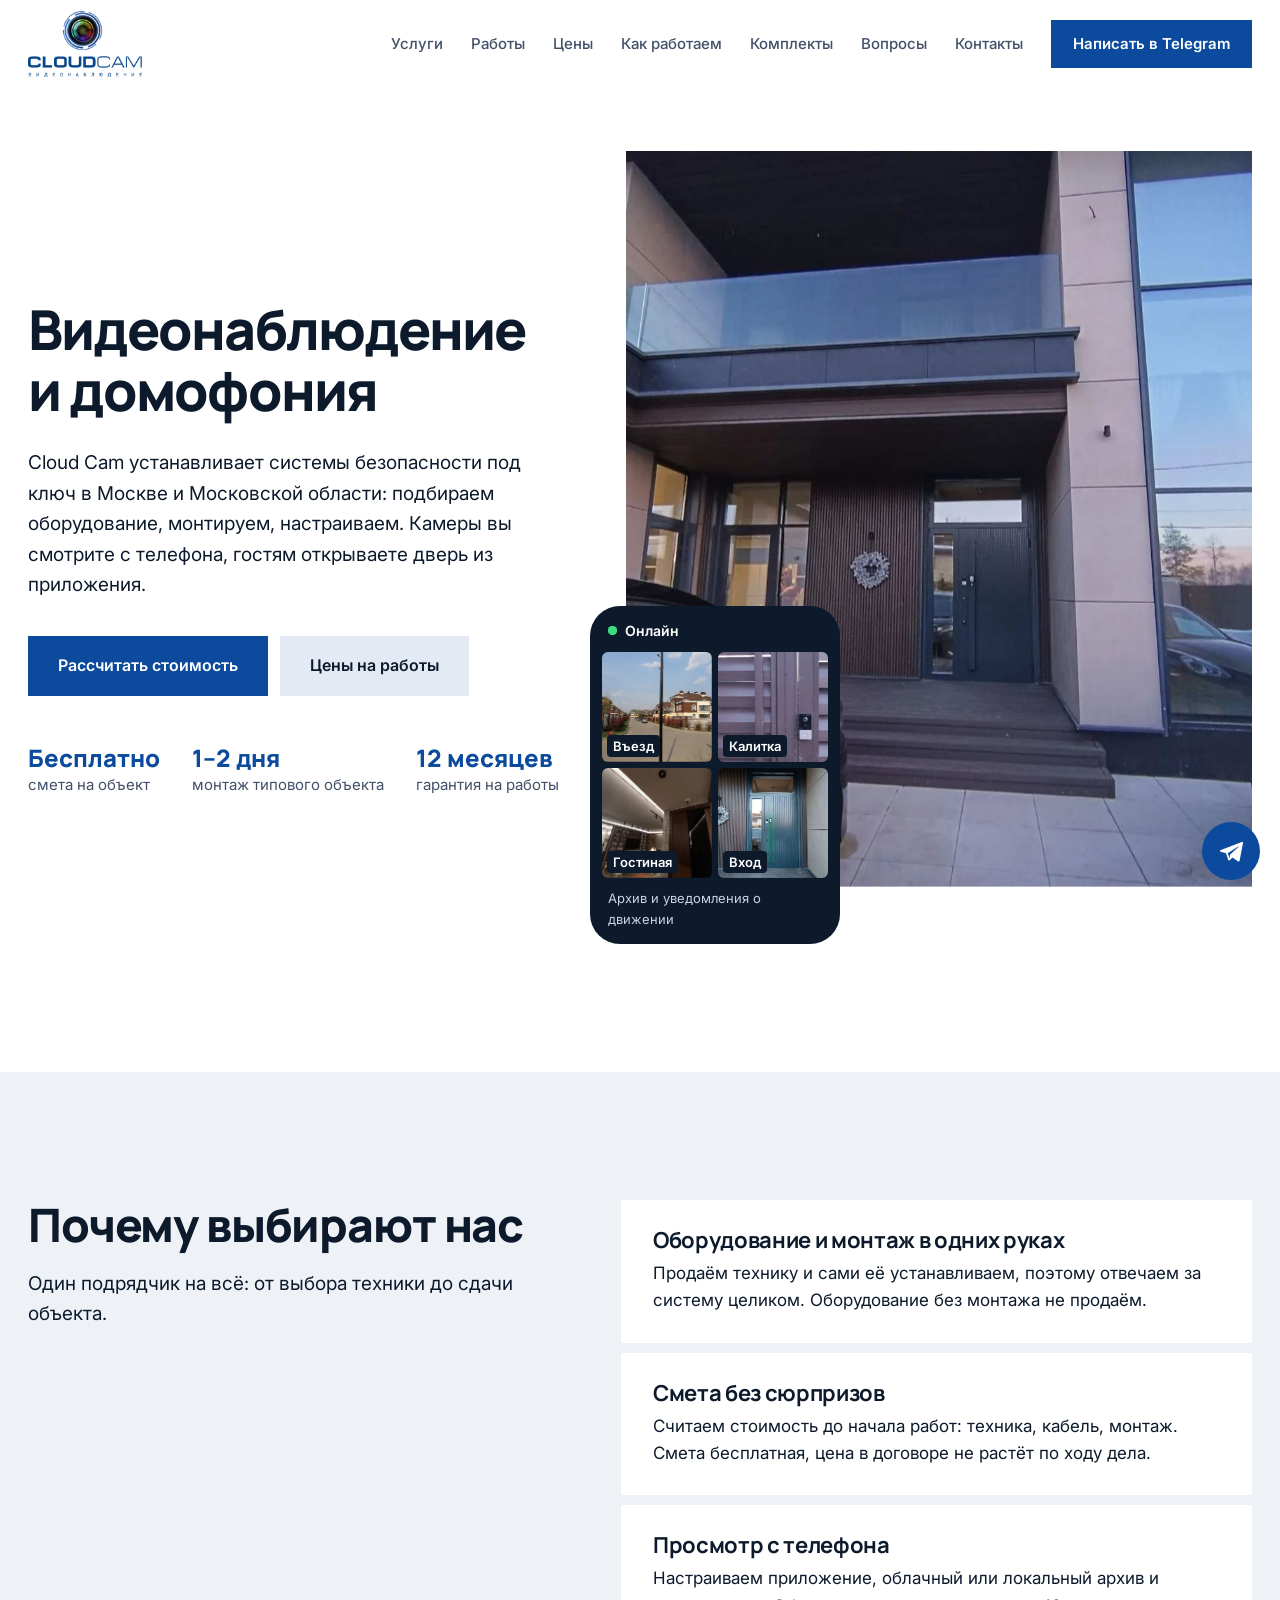
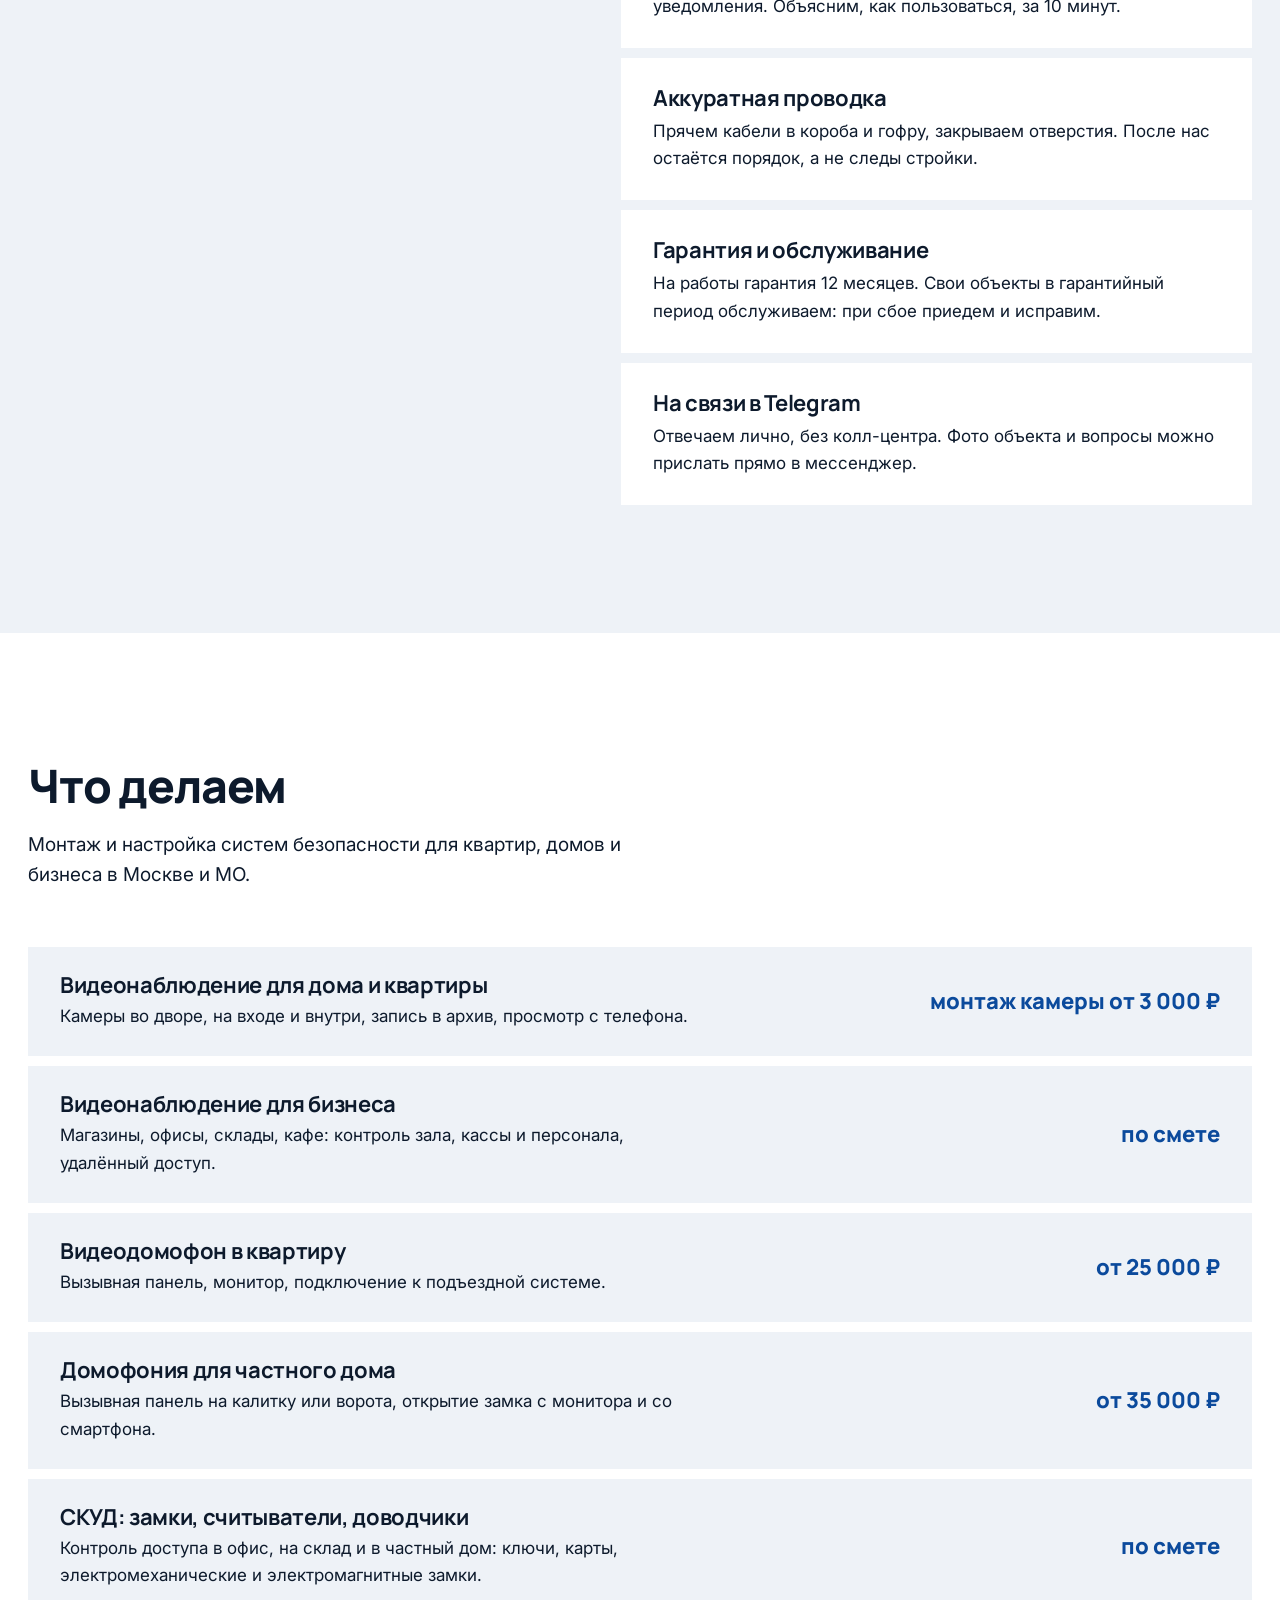
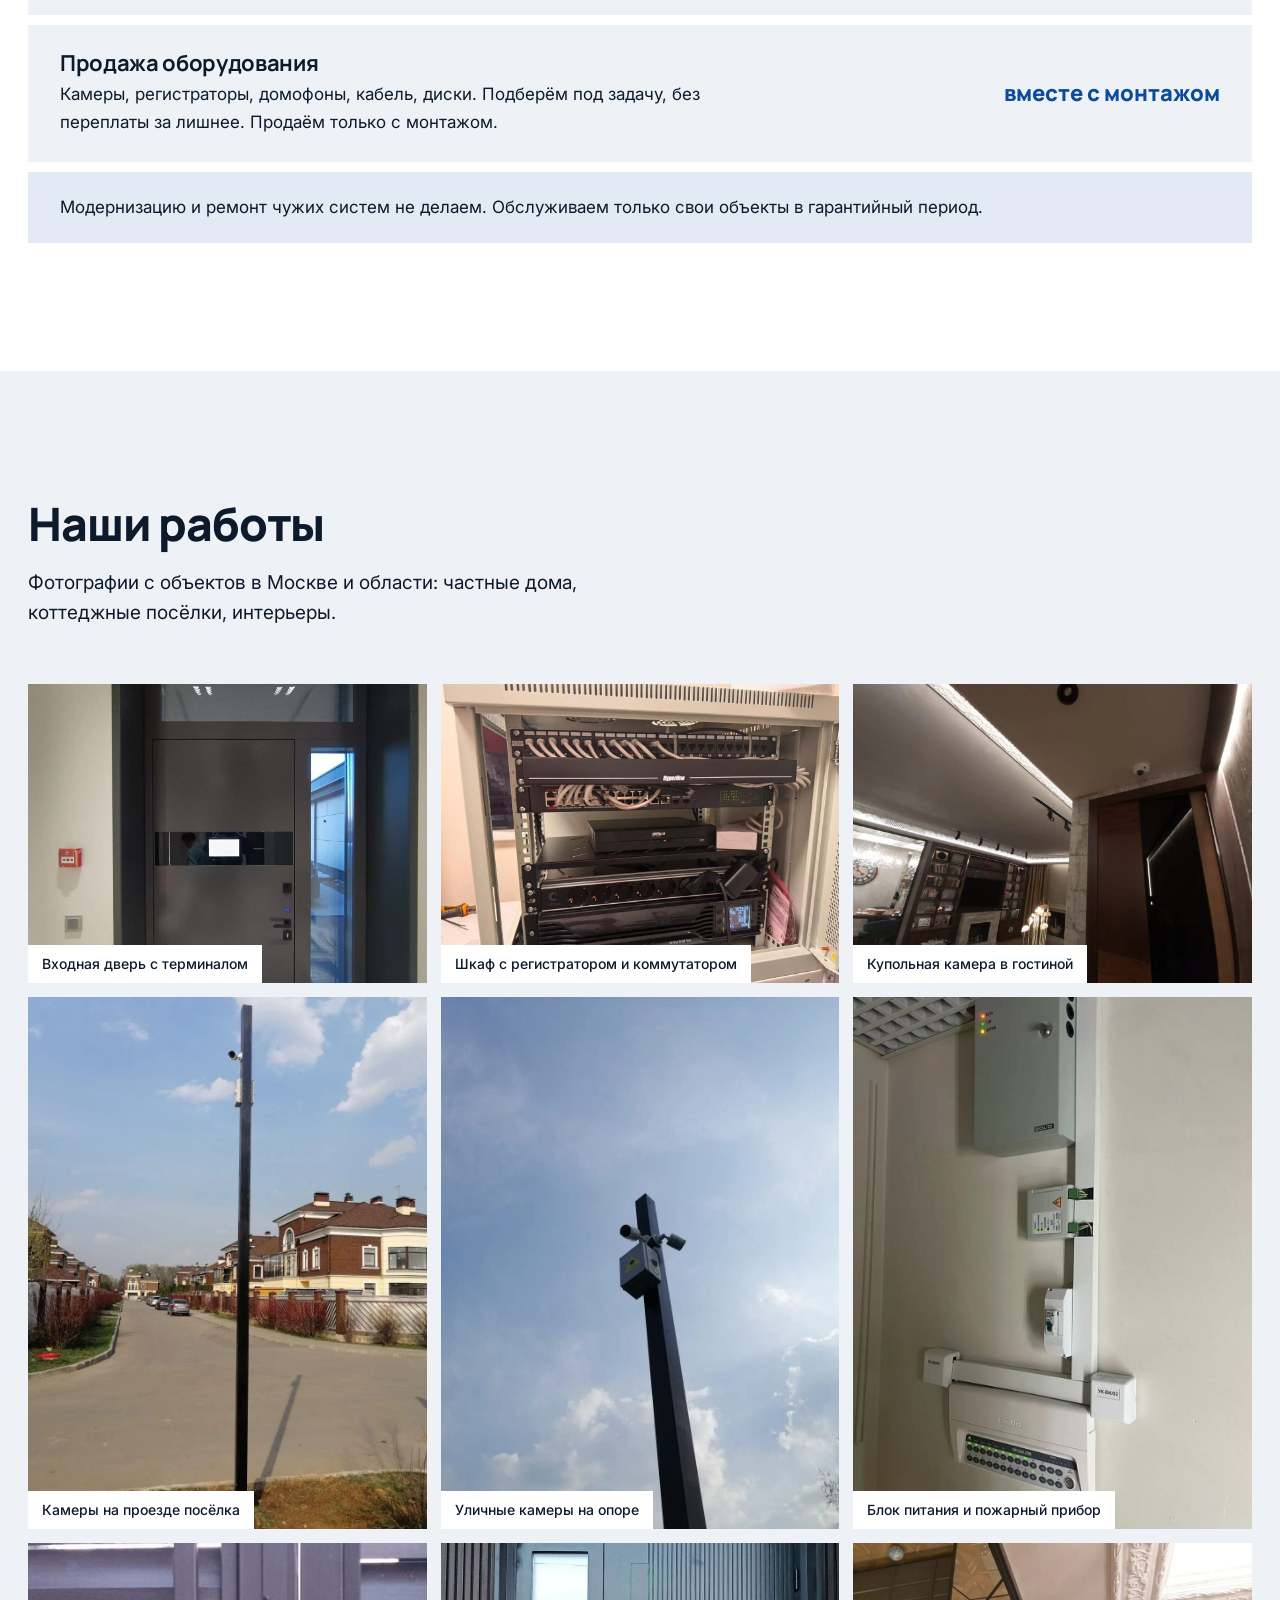
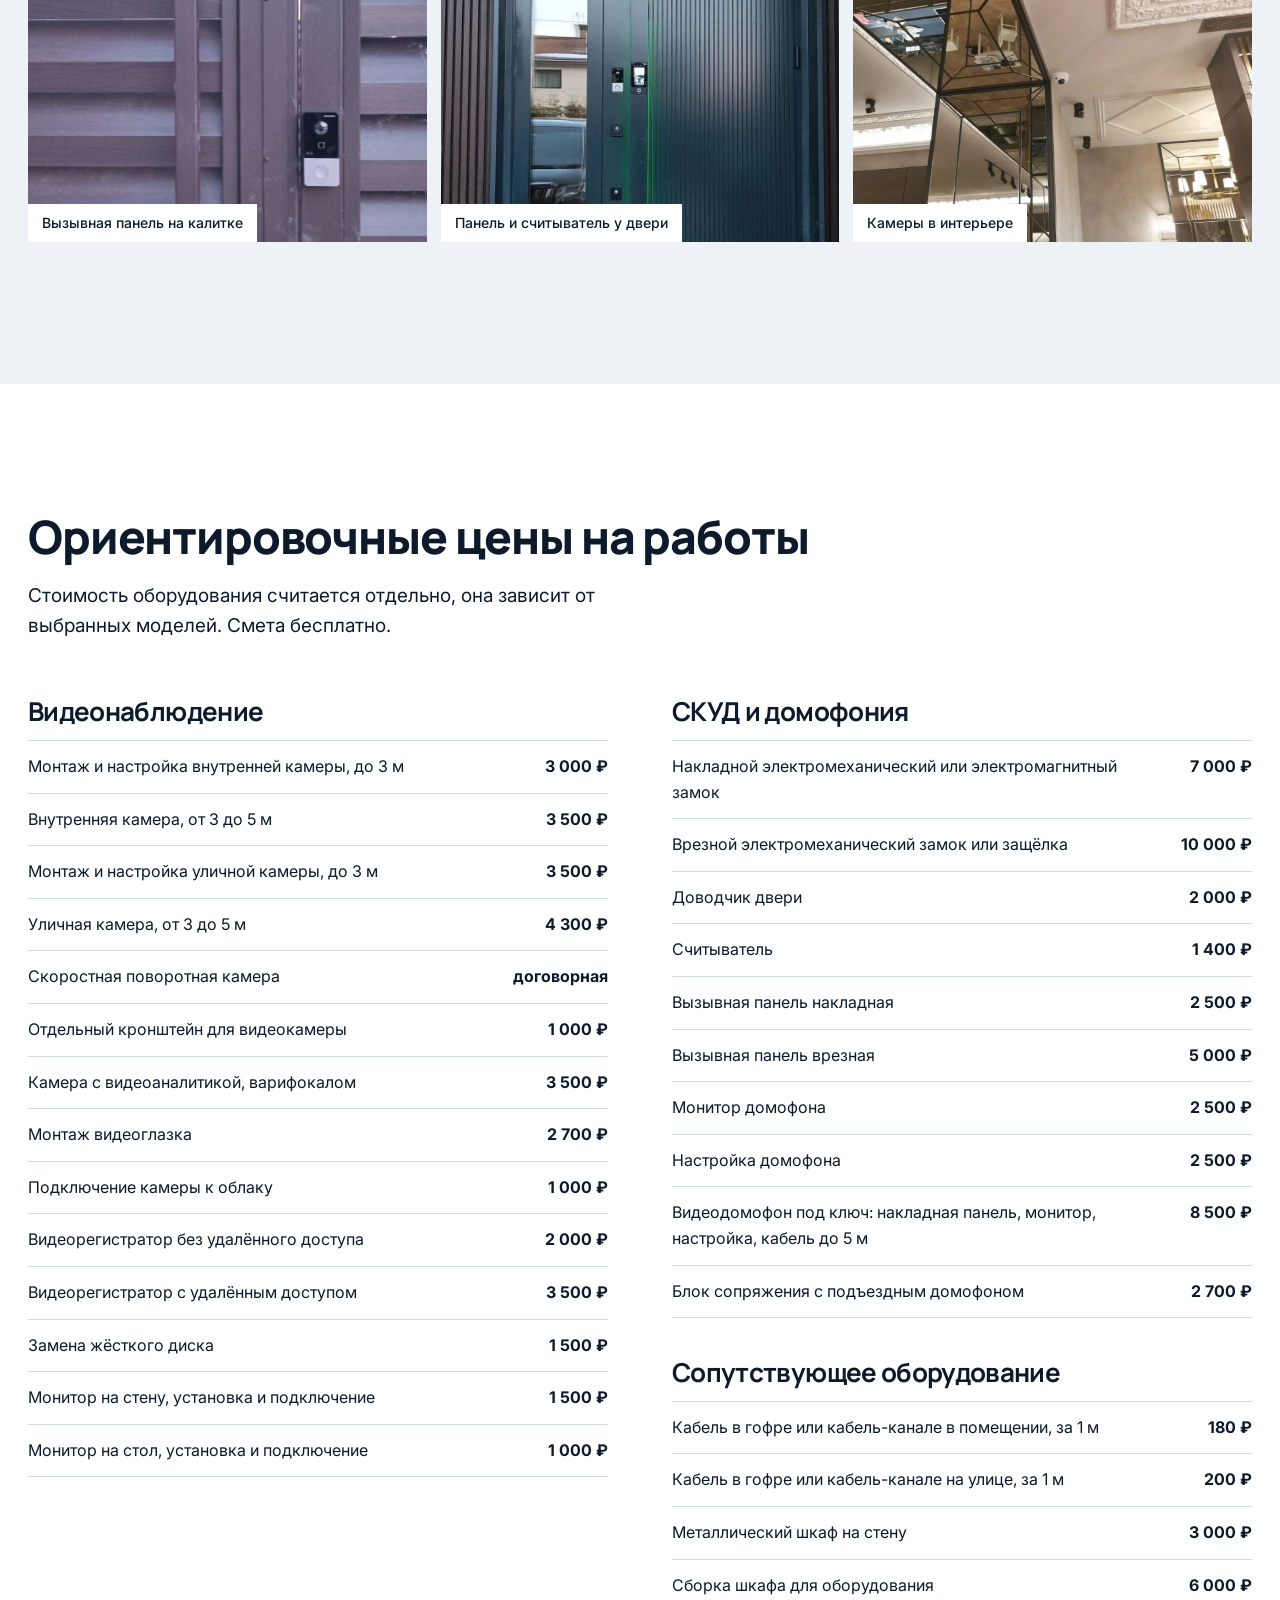
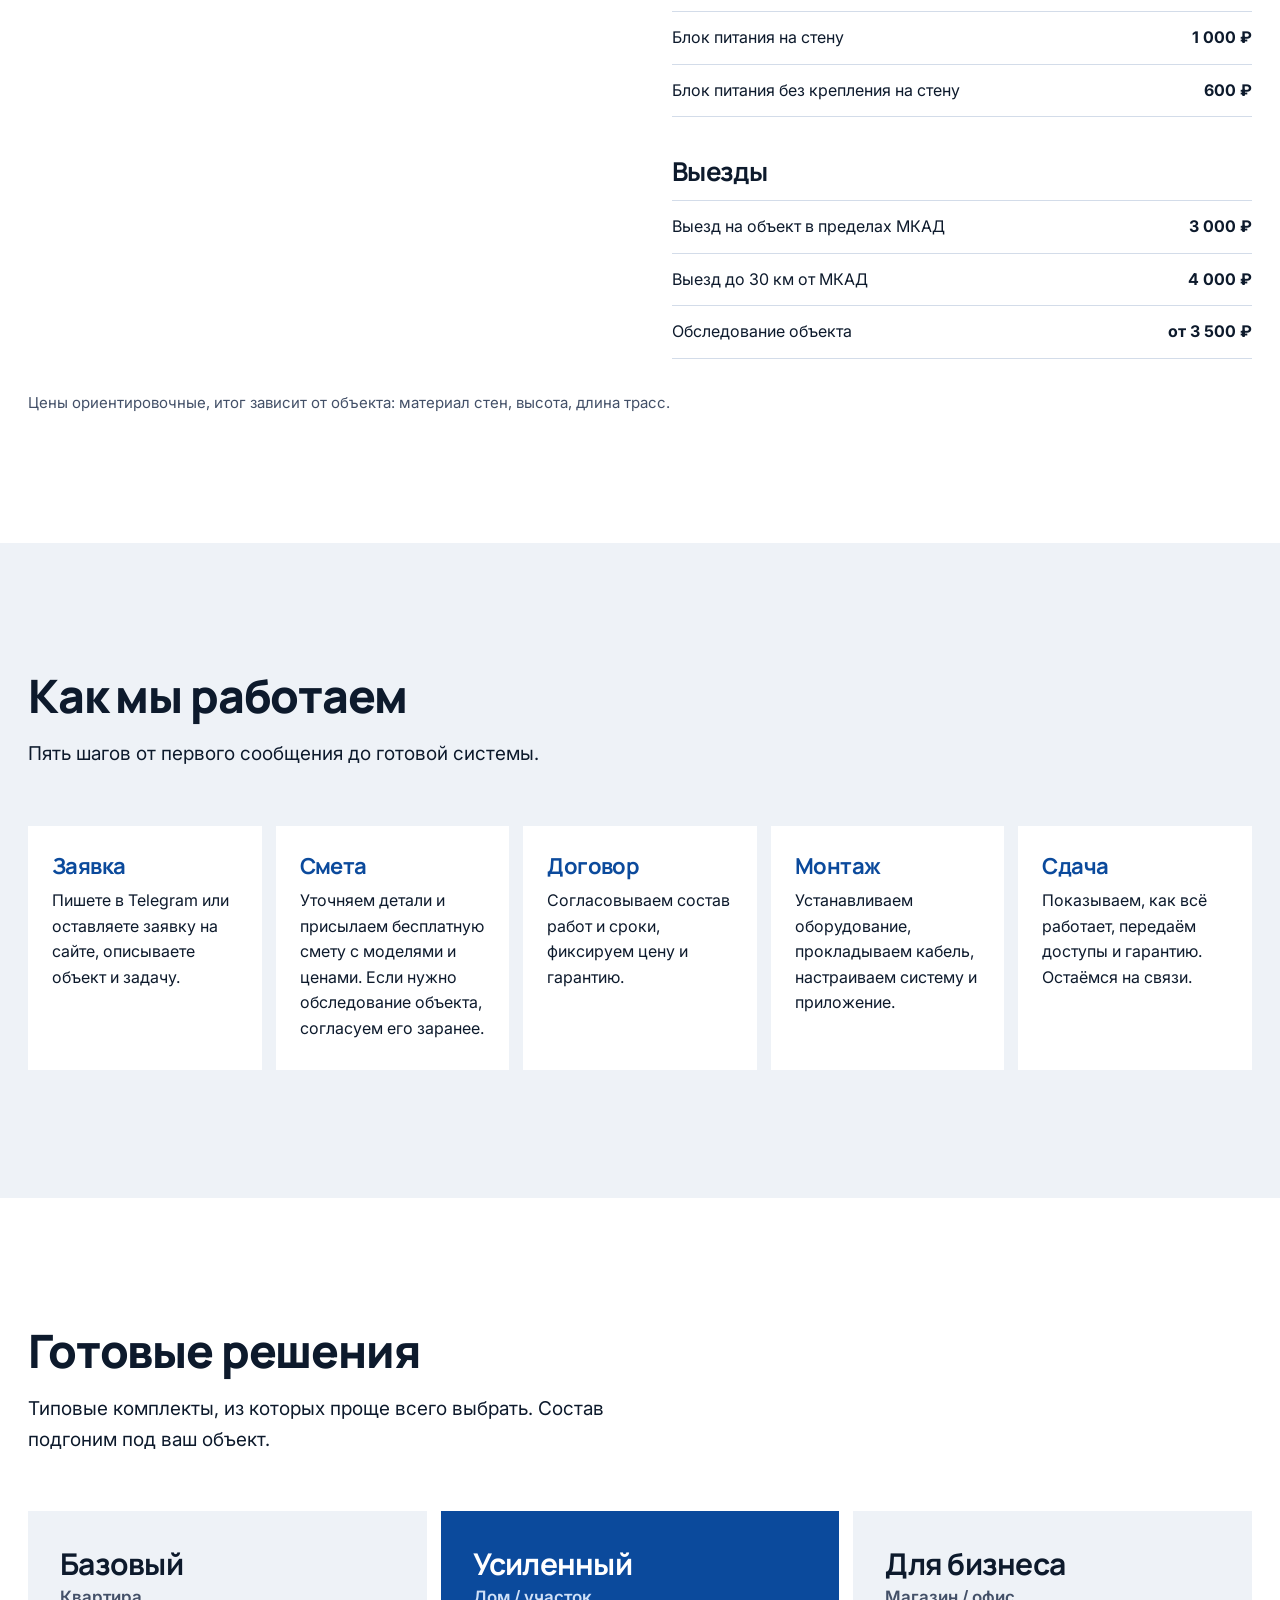
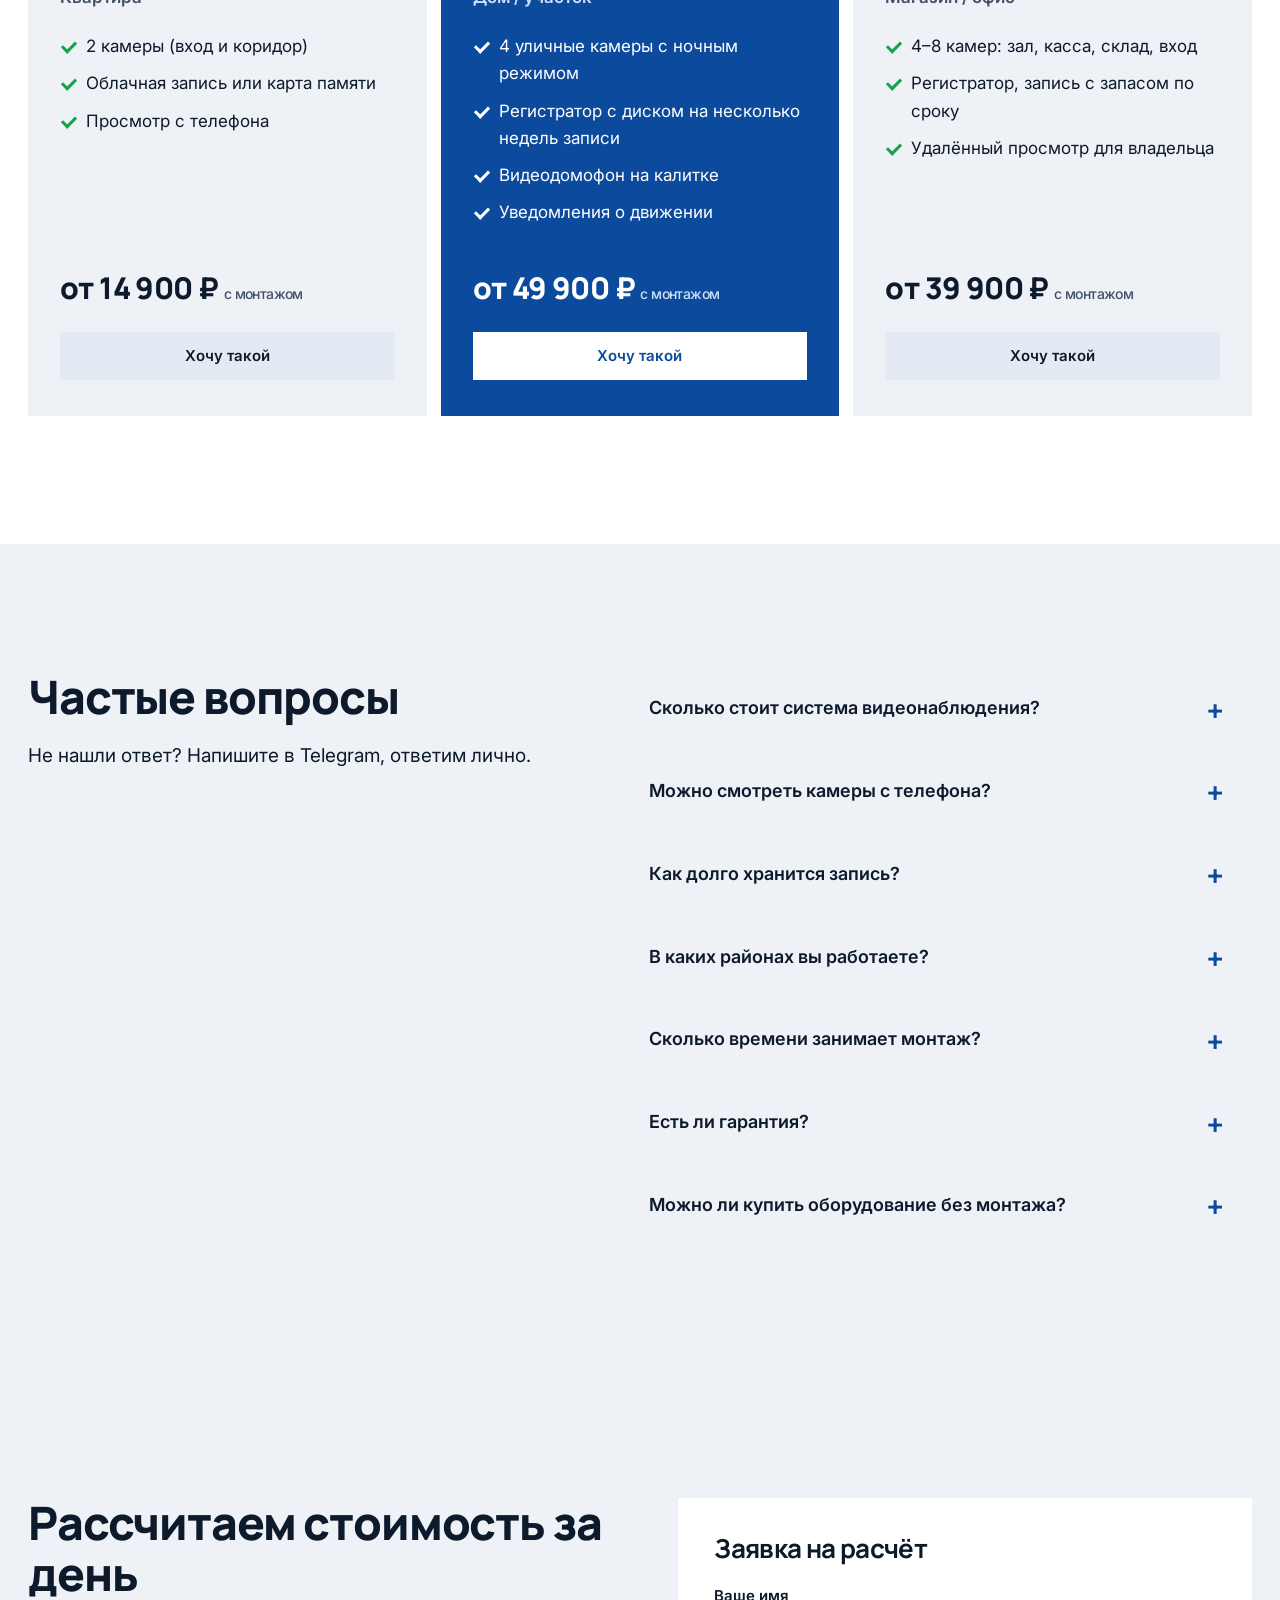
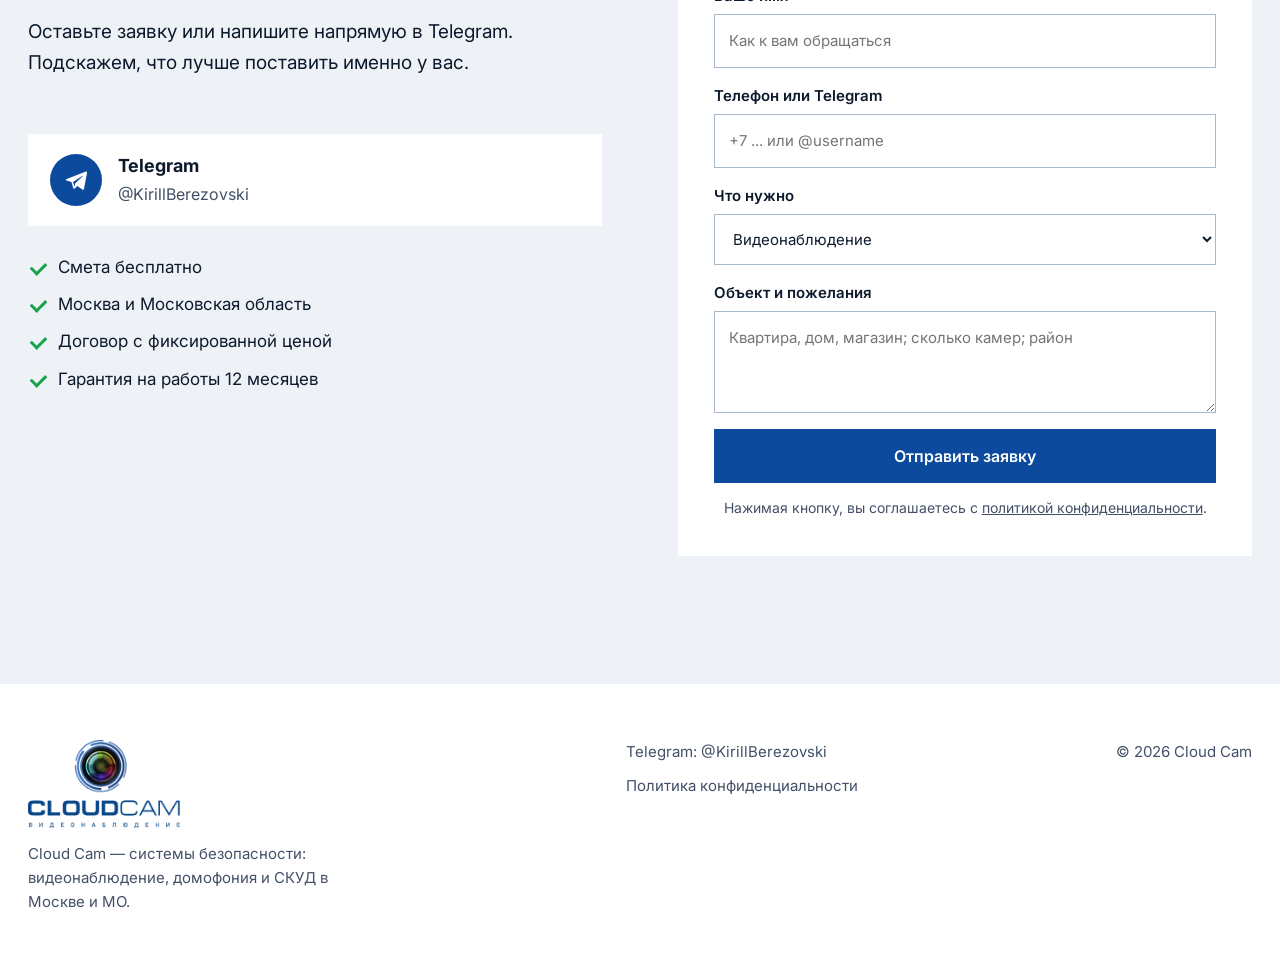
==== commit b712c436: "Вернул блок готовых решений, поправил подпись к фото щитка Co-Authored-By: Claude Sonnet 5.5 <norepl" ====
--- a/index.html
+++ b/index.html
@@ -27,6 +27,7 @@
       <a href="#works">Работы</a>
       <a href="#prices">Цены</a>
       <a href="#process">Как работаем</a>
+      <a href="#kits">Комплекты</a>
       <a href="#faq">Вопросы</a>
       <a href="#contact">Контакты</a>
     </nav>
@@ -113,7 +114,7 @@
       <figure><img src="img/pole.jpg" alt="Две камеры на столбе на фоне неба" loading="lazy"><figcaption>Уличные камеры на опоре</figcaption></figure>
       <figure><img src="img/panel.jpg" alt="Вызывная панель и считыватель на входной двери" loading="lazy"><figcaption>Панель и считыватель у двери</figcaption></figure>
       <figure><img src="img/dome.jpg" alt="Купольная камера под потолком гостиной" loading="lazy"><figcaption>Купольная камера в гостиной</figcaption></figure>
-      <figure><img src="img/cabinet.jpg" alt="Блок питания и контроллер СКУД на стене" loading="lazy"><figcaption>Блок питания и контроллер СКУД</figcaption></figure>
+      <figure><img src="img/cabinet.jpg" alt="Блок питания и пожарный прибор на стене" loading="lazy"><figcaption>Блок питания и пожарный прибор</figcaption></figure>
       <figure><img src="img/mirror.jpg" alt="Купольные камеры в интерьере с зеркальными вставками" loading="lazy"><figcaption>Камеры в интерьере</figcaption></figure>
     </div>
   </div>
@@ -206,7 +207,50 @@
   </div>
 </section>
 
-<section class="section" id="faq">
+<section class="section" id="kits">
+  <div class="container">
+    <h2 class="section__title">Готовые решения</h2>
+    <p class="section__sub">Типовые комплекты, из которых проще всего выбрать. Состав подгоним под ваш объект.</p>
+    <div class="kits">
+      <article class="kit">
+        <h3>Базовый</h3>
+        <p class="kit__for">Квартира</p>
+        <ul>
+          <li>2 камеры (вход и коридор)</li>
+          <li>Облачная запись или карта памяти</li>
+          <li>Просмотр с телефона</li>
+        </ul>
+        <div class="kit__price">от 14 900 ₽ <small>с монтажом</small></div>
+        <a href="#contact" class="btn btn--soft">Хочу такой</a>
+      </article>
+      <article class="kit kit--hot">
+        <h3>Усиленный</h3>
+        <p class="kit__for">Дом / участок</p>
+        <ul>
+          <li>4 уличные камеры с ночным режимом</li>
+          <li>Регистратор с диском на несколько недель записи</li>
+          <li>Видеодомофон на калитке</li>
+          <li>Уведомления о движении</li>
+        </ul>
+        <div class="kit__price">от 49 900 ₽ <small>с монтажом</small></div>
+        <a href="#contact" class="btn btn--primary">Хочу такой</a>
+      </article>
+      <article class="kit">
+        <h3>Для бизнеса</h3>
+        <p class="kit__for">Магазин / офис</p>
+        <ul>
+          <li>4–8 камер: зал, касса, склад, вход</li>
+          <li>Регистратор, запись с запасом по сроку</li>
+          <li>Удалённый просмотр для владельца</li>
+        </ul>
+        <div class="kit__price">от 39 900 ₽ <small>с монтажом</small></div>
+        <a href="#contact" class="btn btn--soft">Хочу такой</a>
+      </article>
+    </div>
+  </div>
+</section>
+
+<section class="section section--alt" id="faq">
   <div class="container split">
     <div class="split__head">
       <h2 class="section__title">Частые вопросы</h2>
--- a/styles.css
+++ b/styles.css
@@ -239,3 +239,22 @@
     .sd{animation:enter linear both;animation-timeline:view();animation-range:entry 0% entry 45%}
   }
 }
+
+/* kits */
+.kits{display:grid;grid-template-columns:repeat(3,1fr);gap:14px;align-items:stretch}
+.kit{display:flex;flex-direction:column;background:var(--bg-alt);padding:36px 32px}
+.kit--hot{background:var(--accent);color:#fff}
+.kit h3{font-size:30px;margin-bottom:4px}
+.kit__for{font-weight:600;color:var(--muted);margin-bottom:22px}
+.kit--hot .kit__for{color:#cfe0f7}
+.kit ul{flex:1;margin-bottom:28px}
+.kit li{position:relative;padding-left:26px;margin-bottom:10px}
+.kit li::before{content:"";position:absolute;left:2px;top:8px;width:11px;height:6px;border-left:3px solid var(--ok);border-bottom:3px solid var(--ok);transform:rotate(-45deg)}
+.kit--hot li::before{border-color:#fff}
+.kit__price{font-family:var(--font-h);font-size:30px;font-weight:800;margin-bottom:20px;letter-spacing:-.02em}
+.kit__price small{font-family:var(--font-b);font-size:14px;font-weight:500;color:var(--muted)}
+.kit--hot .kit__price small{color:#cfe0f7}
+.kit--hot .btn--primary{background:#fff;color:var(--accent)}
+.kit--hot .btn--primary:hover{background:var(--bg-alt)}
+@media (max-width:960px){.kits{grid-template-columns:1fr}}
+@media (max-width:620px){.kit{padding:28px 22px}}
